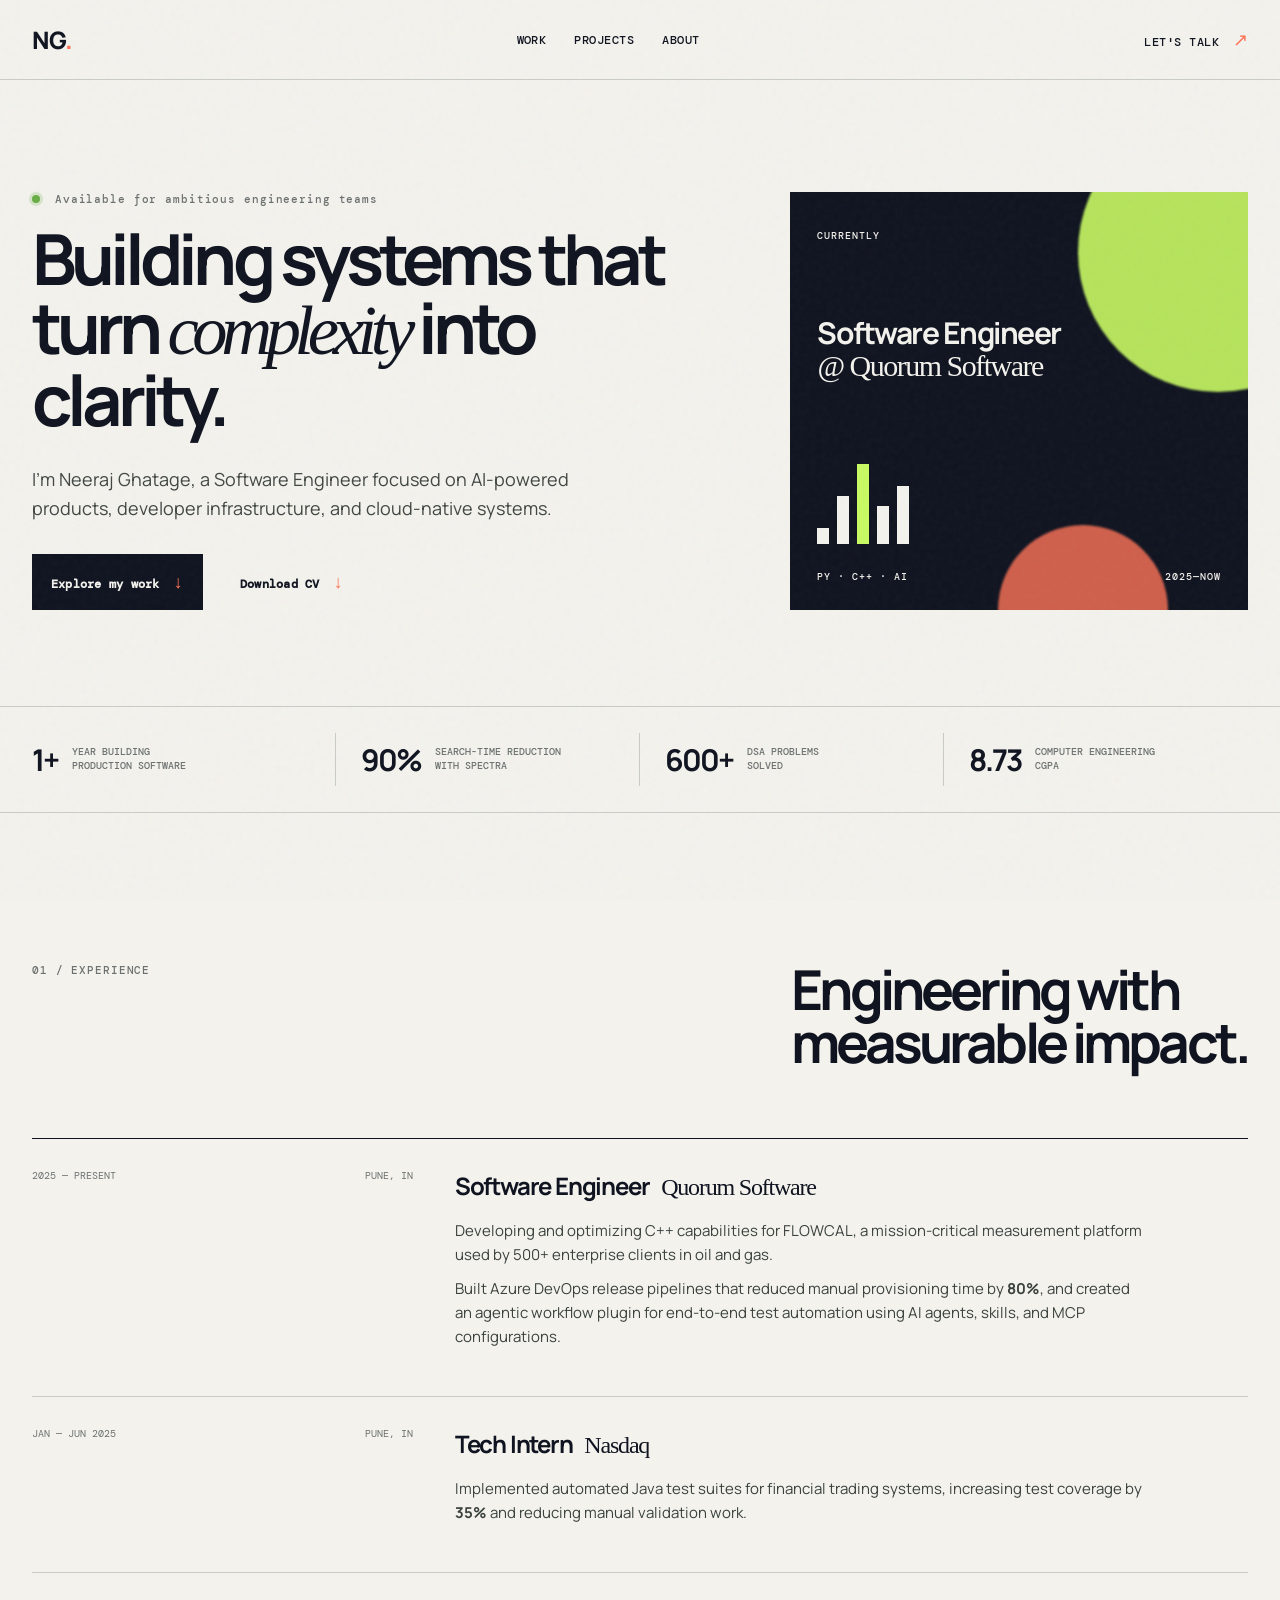
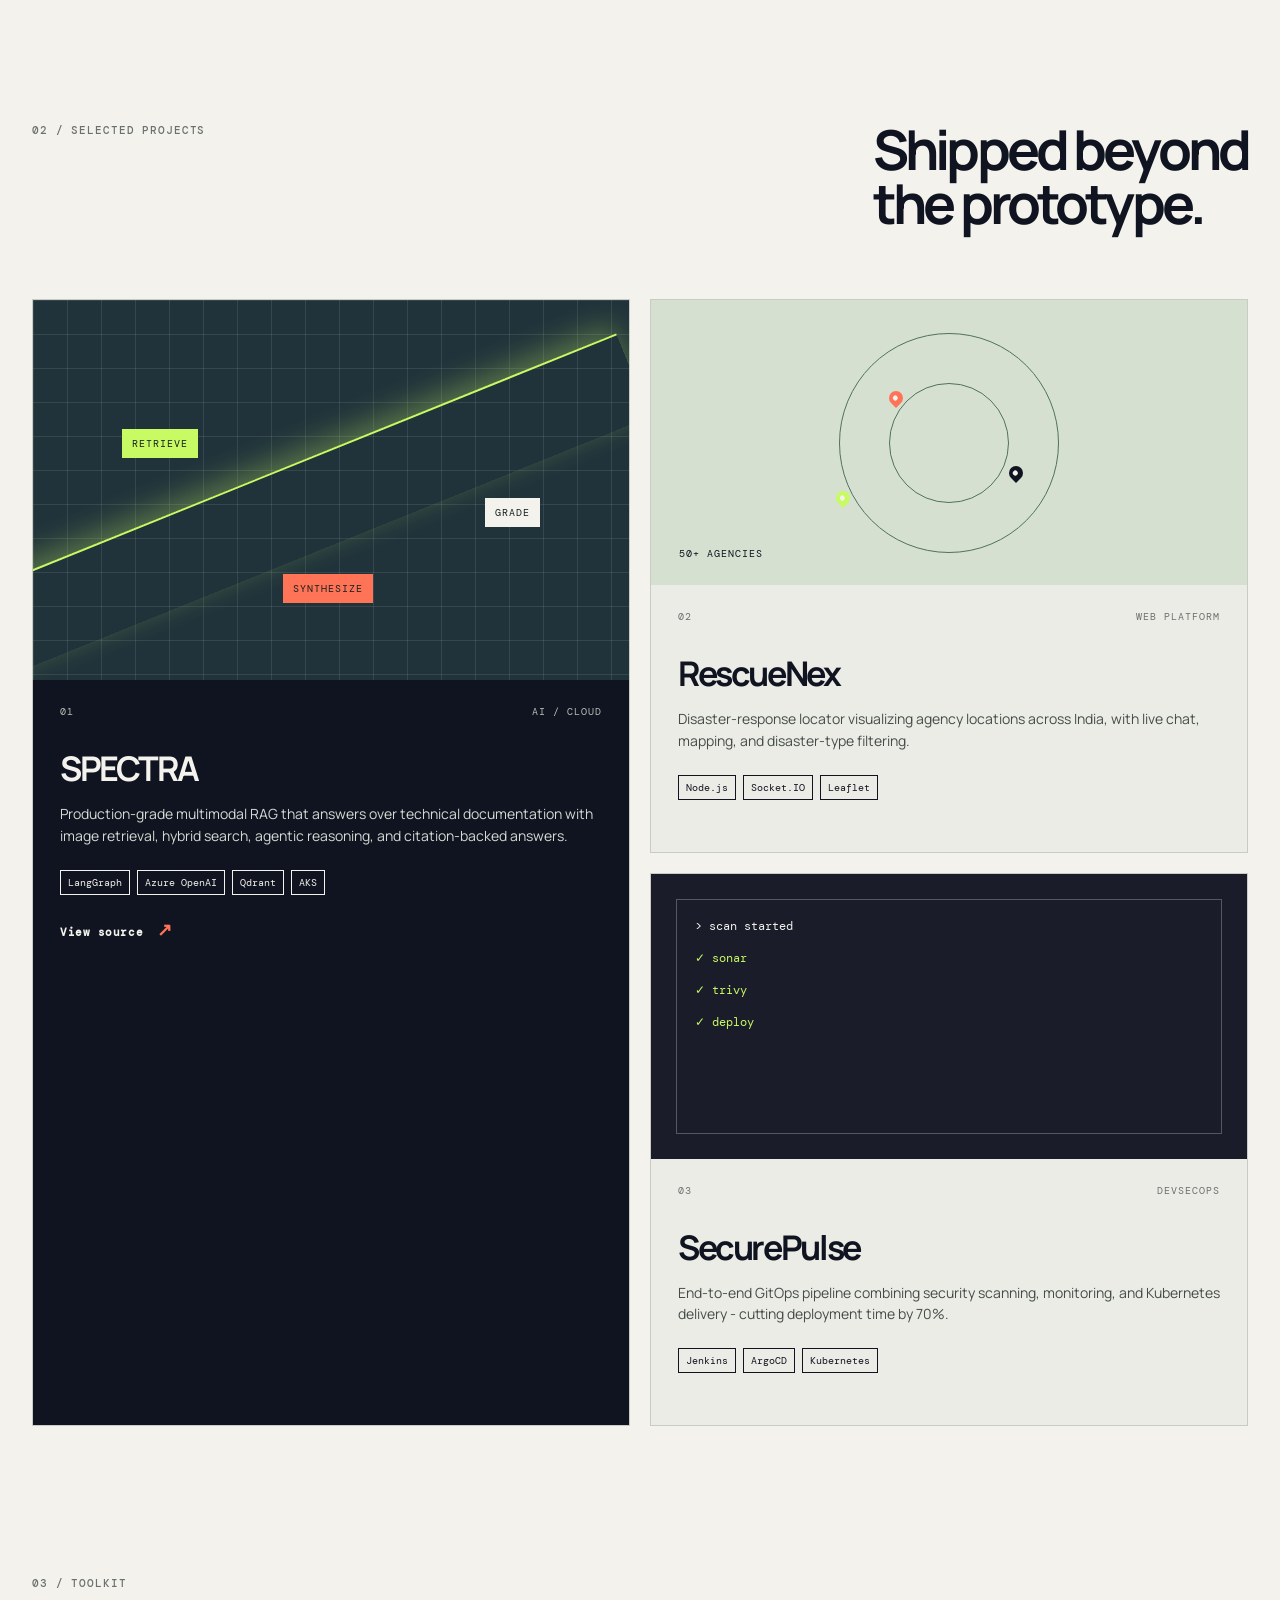
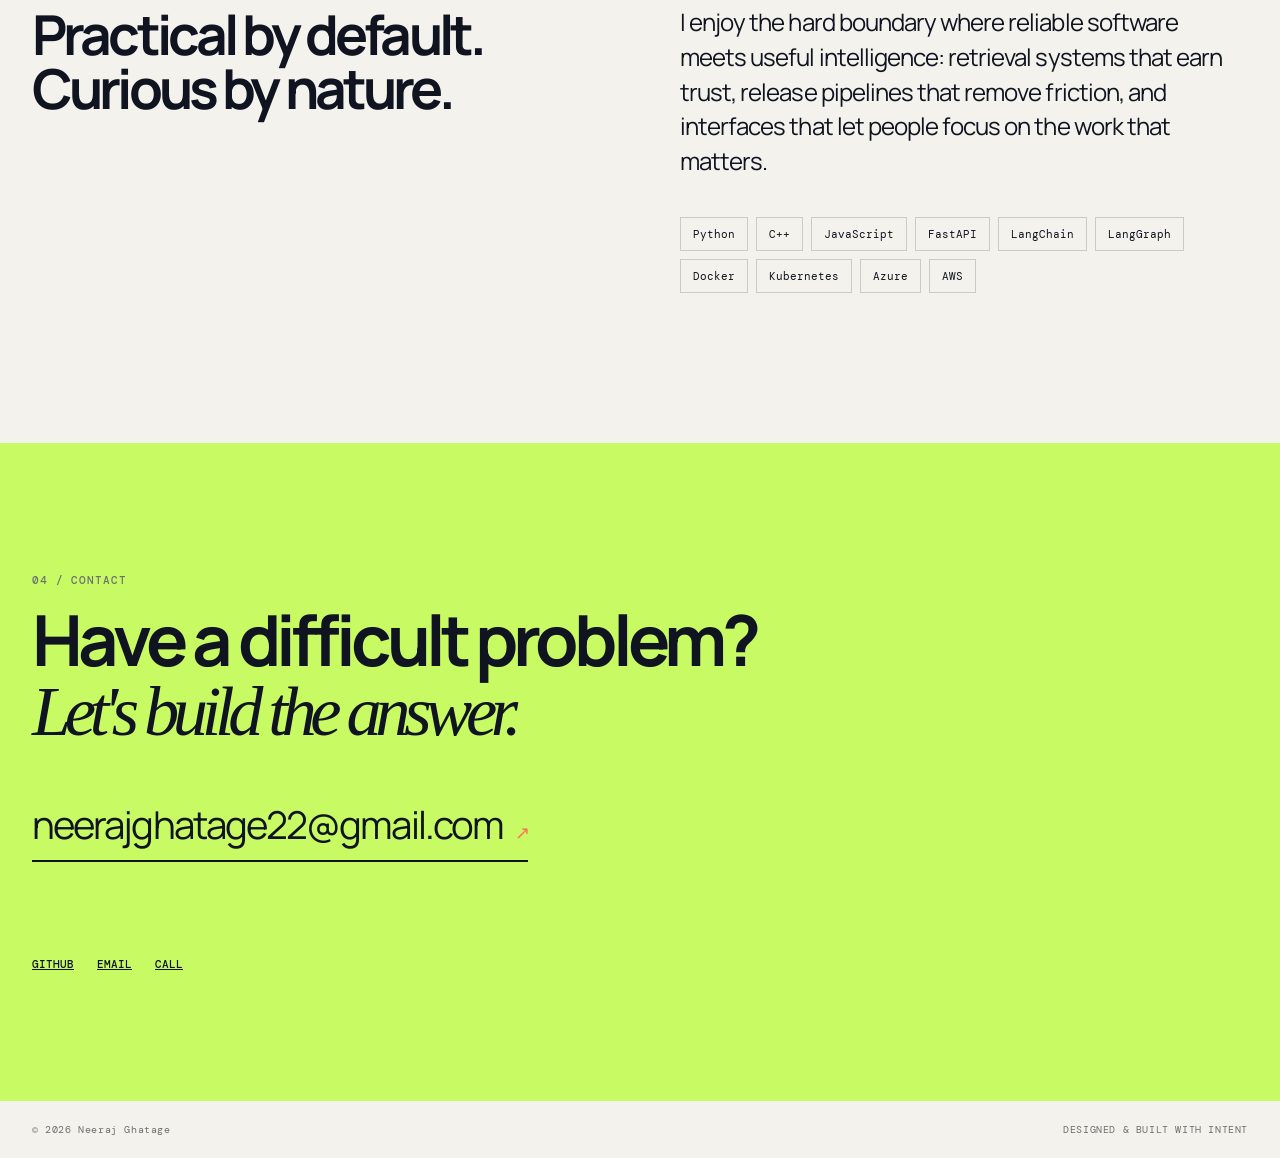
==== index.html @ 7af21f7e "Publish personal portfolio" ====
<!doctype html>
<html lang="en">
  <head>
    <meta charset="UTF-8" />
    <meta name="viewport" content="width=device-width, initial-scale=1.0" />
    <meta name="description" content="Portfolio of Neeraj Ghatage, Software Engineer building reliable AI systems and cloud-native products." />
    <title>Neeraj Ghatage | Software Engineer</title>
    <link rel="preconnect" href="https://fonts.googleapis.com" />
    <link rel="preconnect" href="https://fonts.gstatic.com" crossorigin />
    <link href="https://fonts.googleapis.com/css2?family=DM+Mono:wght@400;500&family=Manrope:wght@400;500;600;700;800&display=swap" rel="stylesheet" />
    <link rel="stylesheet" href="styles.css" />
  </head>
  <body>
    <div class="noise" aria-hidden="true"></div>
    <header class="site-header">
      <a class="brand" href="#home" aria-label="Neeraj Ghatage home">NG<span>.</span></a>
      <nav aria-label="Primary navigation">
        <a href="#work">Work</a>
        <a href="#projects">Projects</a>
        <a href="#about">About</a>
      </nav>
      <a class="header-contact" href="mailto:neerajghatage22@gmail.com">Let's talk <span>↗</span></a>
    </header>

    <main>
      <section id="home" class="hero section-wrap">
        <div class="hero-copy">
          <p class="eyebrow"><span class="status-dot"></span> Available for ambitious engineering teams</p>
          <h1>Building systems that turn <em>complexity</em> into clarity.</h1>
          <p class="hero-description">I'm Neeraj Ghatage, a Software Engineer focused on AI-powered products, developer infrastructure, and cloud-native systems.</p>
          <div class="hero-actions">
            <a class="button button-primary" href="#projects">Explore my work <span>↓</span></a>
            <a class="button button-quiet" href="Neeraj_Ghatage_CV.pdf" download>Download CV <span>↓</span></a>
          </div>
        </div>
        <div class="hero-panel" aria-label="Engineering focus areas">
          <div class="orb orb-one"></div><div class="orb orb-two"></div>
          <p class="panel-label">CURRENTLY</p>
          <p class="panel-company">Software Engineer<br /><span>@ Quorum Software</span></p>
          <div class="signal-lines"><span></span><span></span><span></span><span></span><span></span></div>
          <div class="panel-bottom"><span>PY · C++ · AI</span><span>2025—NOW</span></div>
        </div>
      </section>

      <section class="proof section-wrap" aria-label="Career highlights">
        <div><strong>1+</strong><span>year building<br />production software</span></div>
        <div><strong>90%</strong><span>search-time reduction<br />with SPECTRA</span></div>
        <div><strong>600+</strong><span>DSA problems<br />solved</span></div>
        <div><strong>8.73</strong><span>computer engineering<br />CGPA</span></div>
      </section>

      <section id="work" class="experience section-wrap">
        <div class="section-heading"><p class="eyebrow">01 / EXPERIENCE</p><h2>Engineering with<br />measurable impact.</h2></div>
        <div class="timeline">
          <article class="role">
            <div class="role-meta"><span>2025 — Present</span><span>Pune, IN</span></div>
            <div class="role-main"><h3>Software Engineer <span>Quorum Software</span></h3><p>Developing and optimizing C++ capabilities for FLOWCAL, a mission-critical measurement platform used by 500+ enterprise clients in oil and gas.</p><p>Built Azure DevOps release pipelines that reduced manual provisioning time by <b>80%</b>, and created an agentic workflow plugin for end-to-end test automation using AI agents, skills, and MCP configurations.</p></div>
          </article>
          <article class="role">
            <div class="role-meta"><span>Jan — Jun 2025</span><span>Pune, IN</span></div>
            <div class="role-main"><h3>Tech Intern <span>Nasdaq</span></h3><p>Implemented automated Java test suites for financial trading systems, increasing test coverage by <b>35%</b> and reducing manual validation work.</p></div>
          </article>
        </div>
      </section>

      <section id="projects" class="projects section-wrap">
        <div class="section-heading"><p class="eyebrow">02 / SELECTED PROJECTS</p><h2>Shipped beyond<br />the prototype.</h2></div>
        <div class="project-grid">
          <article class="project project-featured">
            <div class="project-visual spectra"><div class="spectra-grid"></div><div class="spectra-card c1">RETRIEVE</div><div class="spectra-card c2">GRADE</div><div class="spectra-card c3">SYNTHESIZE</div><div class="spectra-line"></div></div>
            <div class="project-body"><div class="project-top"><span class="project-number">01</span><span class="project-type">AI / CLOUD</span></div><h3>SPECTRA</h3><p>Production-grade multimodal RAG that answers over technical documentation with image retrieval, hybrid search, agentic reasoning, and citation-backed answers.</p><ul class="tags"><li>LangGraph</li><li>Azure OpenAI</li><li>Qdrant</li><li>AKS</li></ul><a class="project-link" href="https://github.com/neerajghatage/MultiModal-RAG" target="_blank" rel="noreferrer">View source <span>↗</span></a></div>
          </article>
          <article class="project">
            <div class="project-visual rescue"><div class="map-ring r1"></div><div class="map-ring r2"></div><i class="pin p1"></i><i class="pin p2"></i><i class="pin p3"></i><span>50+ AGENCIES</span></div>
            <div class="project-body"><div class="project-top"><span class="project-number">02</span><span class="project-type">WEB PLATFORM</span></div><h3>RescueNex</h3><p>Disaster-response locator visualizing agency locations across India, with live chat, mapping, and disaster-type filtering.</p><ul class="tags"><li>Node.js</li><li>Socket.IO</li><li>Leaflet</li></ul></div>
          </article>
          <article class="project">
            <div class="project-visual secure"><div class="terminal"><span>&gt; scan started</span><span>✓ sonar</span><span>✓ trivy</span><span>✓ deploy</span></div></div>
            <div class="project-body"><div class="project-top"><span class="project-number">03</span><span class="project-type">DEVSECOPS</span></div><h3>SecurePulse</h3><p>End-to-end GitOps pipeline combining security scanning, monitoring, and Kubernetes delivery - cutting deployment time by 70%.</p><ul class="tags"><li>Jenkins</li><li>ArgoCD</li><li>Kubernetes</li></ul></div>
          </article>
        </div>
      </section>

      <section id="about" class="about section-wrap">
        <div class="section-heading"><p class="eyebrow">03 / TOOLKIT</p><h2>Practical by default.<br />Curious by nature.</h2></div>
        <div class="about-content"><p>I enjoy the hard boundary where reliable software meets useful intelligence: retrieval systems that earn trust, release pipelines that remove friction, and interfaces that let people focus on the work that matters.</p><div class="skill-list"><span>Python</span><span>C++</span><span>JavaScript</span><span>FastAPI</span><span>LangChain</span><span>LangGraph</span><span>Docker</span><span>Kubernetes</span><span>Azure</span><span>AWS</span></div></div>
      </section>

      <section class="contact section-wrap"><p class="eyebrow">04 / CONTACT</p><h2>Have a difficult problem?<br /><em>Let's build the answer.</em></h2><a class="contact-email" href="mailto:neerajghatage22@gmail.com">neerajghatage22@gmail.com <span>↗</span></a><div class="socials"><a href="https://github.com/neerajghatage" target="_blank" rel="noreferrer">GitHub</a><a href="mailto:neerajghatage22@gmail.com">Email</a><a href="tel:+917517878889">Call</a></div></section>
    </main>
    <footer><span>© <span id="year"></span> Neeraj Ghatage</span><span>DESIGNED & BUILT WITH INTENT</span></footer>
    <script src="script.js"></script>
  </body>
</html>
---- styles.css ----
:root{--ink:#101420;--paper:#f3f2ed;--lime:#c8fa63;--coral:#ff7357;--muted:#6c716f;--line:#c9ccc5;--mono:"DM Mono",monospace;--sans:"Manrope",sans-serif}*{box-sizing:border-box}html{scroll-behavior:smooth}body{margin:0;background:var(--paper);color:var(--ink);font-family:var(--sans);font-size:16px}.noise{pointer-events:none;position:fixed;inset:0;opacity:.055;z-index:5;background-image:url("data:image/svg+xml,%3Csvg viewBox='0 0 180 180' xmlns='http://www.w3.org/2000/svg'%3E%3Cfilter id='n'%3E%3CfeTurbulence type='fractalNoise' baseFrequency='.9' numOctaves='3' stitchTiles='stitch'/%3E%3C/filter%3E%3Crect width='100%25' height='100%25' filter='url(%23n)' opacity='.6'/%3E%3C/svg%3E")}.site-header{height:80px;max-width:1320px;margin:auto;padding:0 32px;display:flex;align-items:center;justify-content:space-between;border-bottom:1px solid var(--line)}.brand{font-weight:800;font-size:24px;color:var(--ink);text-decoration:none;letter-spacing:-1px}.brand span{color:var(--coral)}nav{display:flex;gap:28px}a{color:inherit}nav a,.header-contact{font:500 12px var(--mono);text-decoration:none;text-transform:uppercase;letter-spacing:.04em}.header-contact span,.button span,.project-link span,.contact-email span{color:var(--coral);font-size:18px;margin-left:6px}.section-wrap{max-width:1320px;margin:auto;padding-left:32px;padding-right:32px}.hero{display:grid;grid-template-columns:1.2fr .8fr;gap:72px;padding-top:112px;padding-bottom:96px}.eyebrow{font:500 11px var(--mono);letter-spacing:.08em;color:var(--muted);margin:0 0 18px}.status-dot{display:inline-block;width:8px;height:8px;border-radius:50%;background:#68ae47;margin-right:7px;box-shadow:0 0 0 3px #68ae4735}.hero h1,.section-heading h2,.contact h2{font-size:clamp(44px,5.5vw,79px);line-height:.98;letter-spacing:-.07em;margin:0;max-width:800px}.hero h1 em,.contact h2 em{font-family:Georgia,serif;font-weight:400;letter-spacing:-.09em}.hero-description{max-width:550px;font-size:18px;line-height:1.6;color:#404642;margin:31px 0}.hero-actions{display:flex;align-items:center;gap:18px}.button{font:600 12px var(--mono);text-decoration:none;letter-spacing:.02em;padding:15px 18px;border:1px solid var(--ink)}.button-primary{background:var(--ink);color:var(--paper)}.button-quiet{border-color:transparent}.hero-panel{min-height:370px;background:var(--ink);position:relative;overflow:hidden;padding:27px;color:var(--paper);display:flex;flex-direction:column}.orb{position:absolute;border-radius:50%;filter:blur(1px)}.orb-one{width:280px;height:280px;background:var(--lime);right:-110px;top:-80px;opacity:.9}.orb-two{width:170px;height:170px;background:var(--coral);right:80px;bottom:-85px;opacity:.8}.panel-label,.panel-bottom{position:relative;font:500 10px var(--mono);letter-spacing:.1em}.panel-company{position:relative;margin:65px 0 0;font-weight:700;font-size:30px;line-height:1.08;letter-spacing:-.05em}.panel-company span{font-family:Georgia,serif;font-weight:400}.signal-lines{position:relative;margin:auto 0 26px;display:flex;align-items:end;gap:8px;height:80px}.signal-lines span{width:12px;background:var(--paper);display:block}.signal-lines span:nth-child(1){height:20%}.signal-lines span:nth-child(2){height:60%}.signal-lines span:nth-child(3){height:100%;background:var(--lime)}.signal-lines span:nth-child(4){height:47%}.signal-lines span:nth-child(5){height:72%}.panel-bottom{display:flex;justify-content:space-between}.proof{border-top:1px solid var(--line);border-bottom:1px solid var(--line);display:grid;grid-template-columns:repeat(4,1fr);padding-top:26px;padding-bottom:26px}.proof div{display:flex;align-items:center;gap:14px;border-right:1px solid var(--line);padding:6px 25px}.proof div:first-child{padding-left:0}.proof div:last-child{border:0}.proof strong{font-size:30px;letter-spacing:-.07em}.proof span{font:500 10px/1.4 var(--mono);color:var(--muted);text-transform:uppercase}.experience,.projects,.about{padding-top:150px}.section-heading{display:flex;justify-content:space-between;align-items:flex-start;margin-bottom:68px}.section-heading h2{font-size:clamp(38px,4.3vw,62px);max-width:720px}.timeline{border-top:1px solid var(--ink)}.role{display:grid;grid-template-columns:.48fr 1fr;gap:42px;border-bottom:1px solid var(--line);padding:30px 0 37px}.role-meta{display:flex;justify-content:space-between;font:10px var(--mono);color:var(--muted);text-transform:uppercase}.role-main h3{font-size:24px;letter-spacing:-.05em;margin:0 0 17px}.role-main h3 span{font-family:Georgia,serif;font-weight:400;margin-left:8px}.role-main p{font-size:15px;line-height:1.6;max-width:690px;margin:0 0 10px;color:#3b423e}.project-grid{display:grid;grid-template-columns:1fr 1fr;gap:20px}.project{border:1px solid var(--line);background:#ebece6}.project-featured{grid-row:span 2;background:var(--ink);color:var(--paper)}.project-visual{height:285px;position:relative;overflow:hidden}.project-featured .project-visual{height:380px}.spectra{background:#20333b}.spectra-grid{position:absolute;inset:0;background-image:linear-gradient(#ffffff18 1px,transparent 1px),linear-gradient(90deg,#ffffff18 1px,transparent 1px);background-size:34px 34px}.spectra-card{position:absolute;padding:8px 10px;font:10px var(--mono);letter-spacing:.1em;color:#17211e;background:var(--lime)}.c1{left:15%;top:34%}.c2{right:15%;top:52%;background:var(--paper)}.c3{left:42%;top:72%;background:var(--coral)}.spectra-line{position:absolute;width:120%;height:90px;border-top:2px solid var(--lime);transform:rotate(-22deg);left:-15%;top:43%;box-shadow:0 -10px 30px #c8fa6355}.rescue{background:#d5e0d1}.map-ring{position:absolute;border:1px solid #50725e;border-radius:50%;left:50%;top:50%;transform:translate(-50%,-50%)}.r1{width:220px;height:220px}.r2{width:120px;height:120px}.pin{position:absolute;width:14px;height:14px;border-radius:50% 50% 50% 0;background:var(--coral);transform:rotate(-45deg)}.pin:after{content:"";position:absolute;width:5px;height:5px;border-radius:50%;background:var(--paper);top:4px;left:4px}.p1{top:32%;left:40%}.p2{top:58%;left:60%;background:var(--ink)}.p3{top:67%;left:31%;background:var(--lime)}.rescue span{position:absolute;bottom:25px;left:28px;font:10px var(--mono);letter-spacing:.1em}.secure{background:#1a1c2a;padding:25px}.terminal{height:100%;border:1px solid #ffffff42;padding:18px;display:flex;flex-direction:column;gap:16px;font:12px var(--mono);color:var(--lime)}.terminal span:first-child{color:var(--paper)}.project-body{padding:25px 27px 29px}.project-top{display:flex;justify-content:space-between;font:10px var(--mono);letter-spacing:.1em;color:var(--muted)}.project-featured .project-top{color:#b7beb8}.project h3{font-size:34px;letter-spacing:-.07em;margin:27px 0 12px}.project p{line-height:1.55;margin:0;color:#454c48;font-size:14px}.project-featured p{color:#d4dad4}.tags{list-style:none;padding:0;display:flex;flex-wrap:wrap;gap:7px;margin:23px 0}.tags li{font:10px var(--mono);border:1px solid currentColor;padding:5px 7px}.project-link{font:600 11px var(--mono);letter-spacing:.05em;text-decoration:none}.about{display:grid;grid-template-columns:1fr 1fr;gap:80px;padding-bottom:150px}.about .section-heading{display:block;margin:0}.about-content>p{font-size:24px;line-height:1.45;letter-spacing:-.04em;margin:29px 0 38px}.skill-list{display:flex;flex-wrap:wrap;gap:8px}.skill-list span{font:11px var(--mono);border:1px solid var(--line);padding:9px 12px}.contact{background:var(--lime);max-width:none;padding:130px max(32px,calc((100vw - 1256px)/2));}.contact h2{max-width:980px}.contact-email{display:inline-block;font-size:clamp(22px,3vw,42px);letter-spacing:-.05em;text-decoration:none;margin-top:52px;padding-bottom:9px;border-bottom:2px solid var(--ink)}.socials{display:flex;gap:23px;margin-top:95px}.socials a{font:500 11px var(--mono);text-transform:uppercase}footer{display:flex;justify-content:space-between;padding:22px 32px;max-width:1320px;margin:auto;font:10px var(--mono);letter-spacing:.06em;color:var(--muted)}@media(max-width:760px){.site-header{padding:0 20px;height:67px}.site-header nav{display:none}.section-wrap{padding-left:20px;padding-right:20px}.hero{grid-template-columns:1fr;gap:40px;padding-top:65px;padding-bottom:60px}.hero-panel{min-height:290px}.proof{grid-template-columns:1fr 1fr}.proof div{padding:15px 8px;border-bottom:1px solid var(--line)}.proof div:nth-child(2){border-right:0}.proof div:nth-child(3),.proof div:nth-child(4){border-bottom:0}.experience,.projects,.about{padding-top:85px}.section-heading{display:block;margin-bottom:42px}.section-heading h2{margin-top:18px}.role{grid-template-columns:1fr;gap:22px}.project-grid{grid-template-columns:1fr}.project-featured{grid-row:auto}.project-featured .project-visual{height:300px}.about{grid-template-columns:1fr;gap:15px;padding-bottom:85px}.contact{padding:80px 20px}.socials{margin-top:60px}footer{padding:20px;gap:20px;font-size:8px}.header-contact{font-size:10px}}
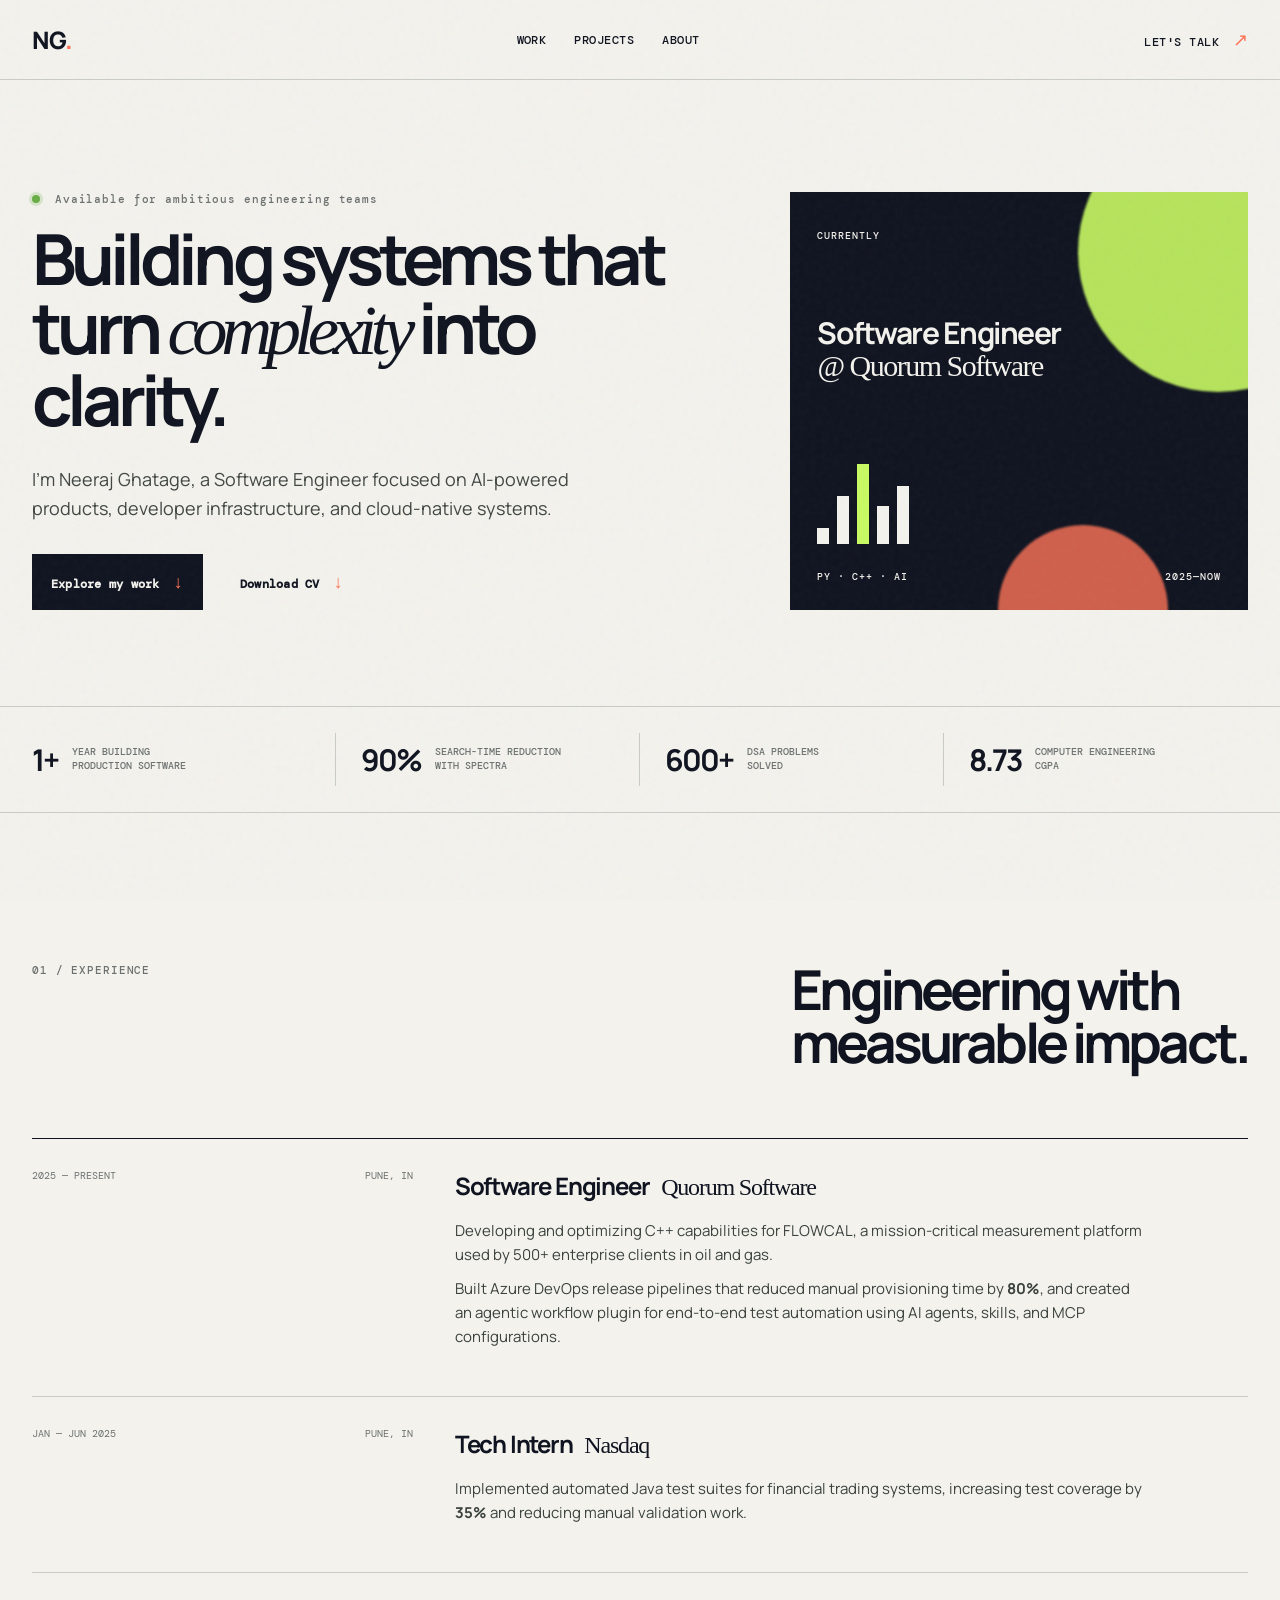
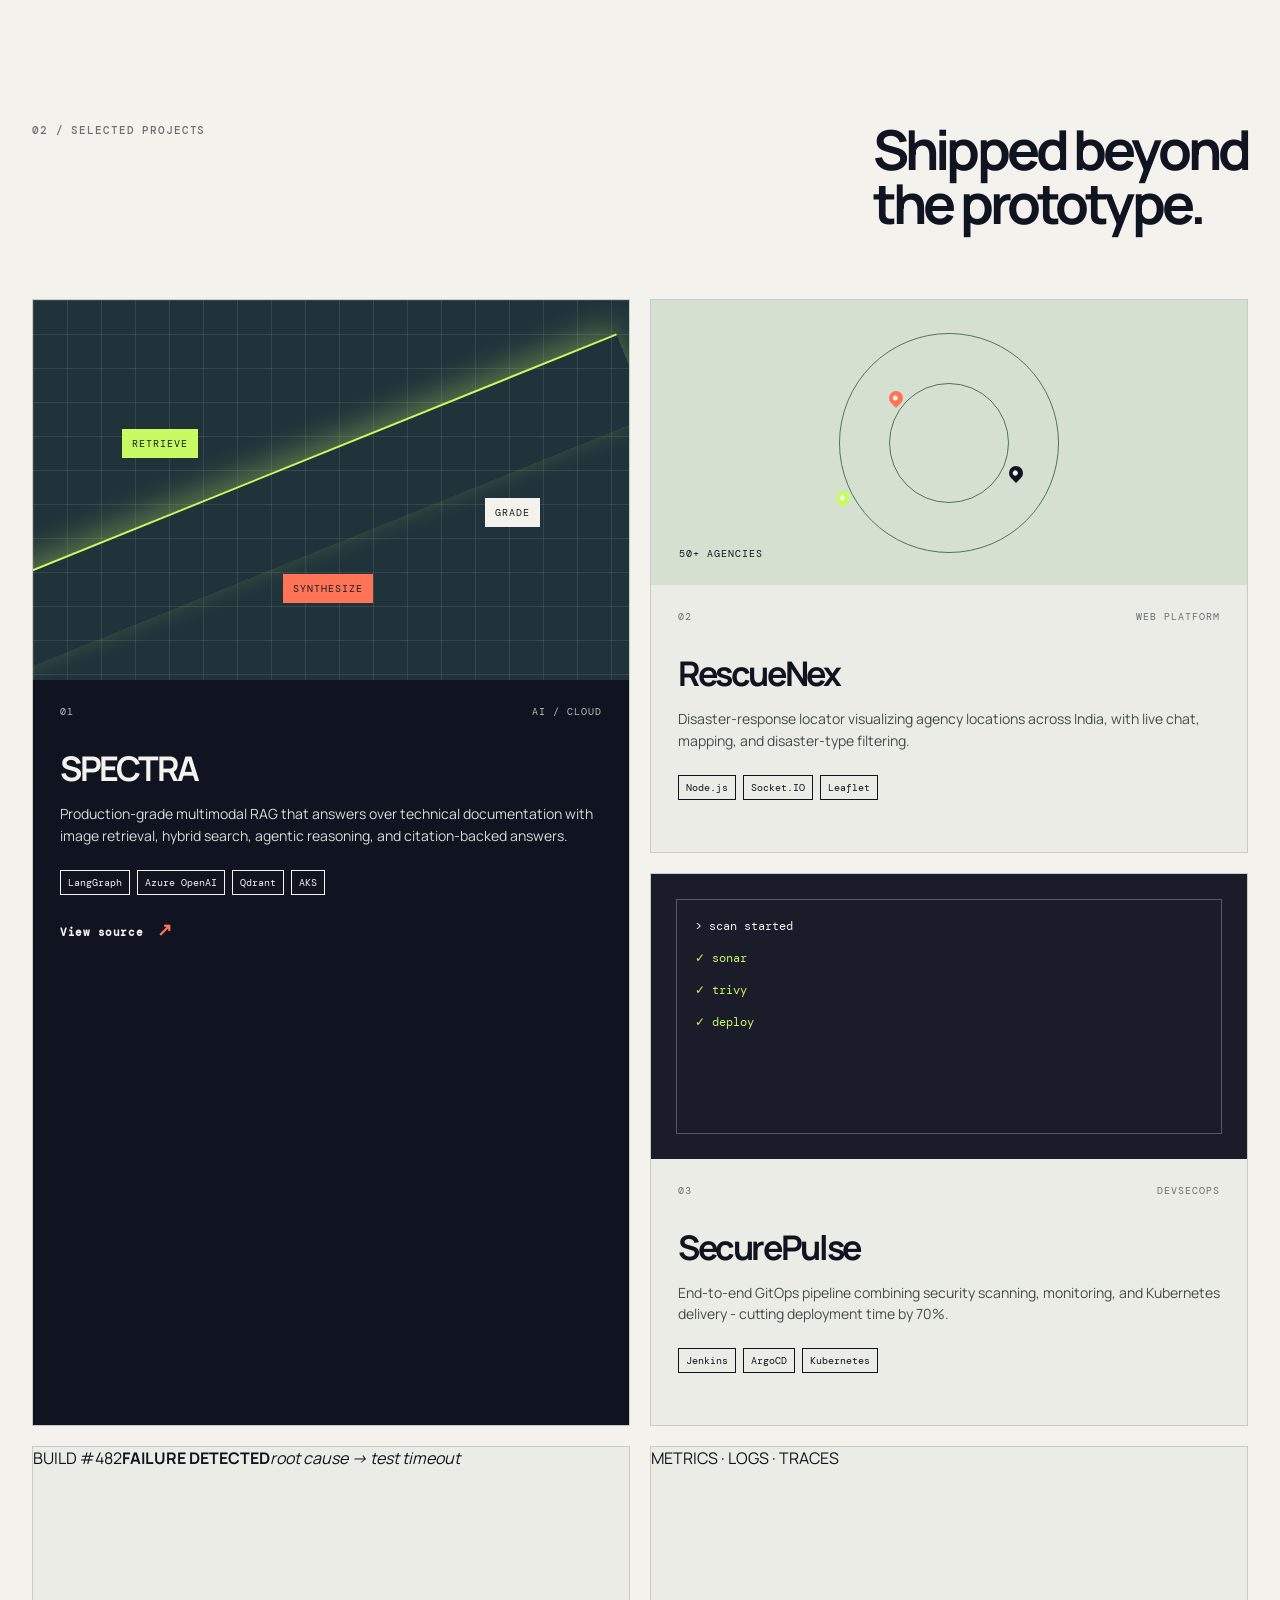
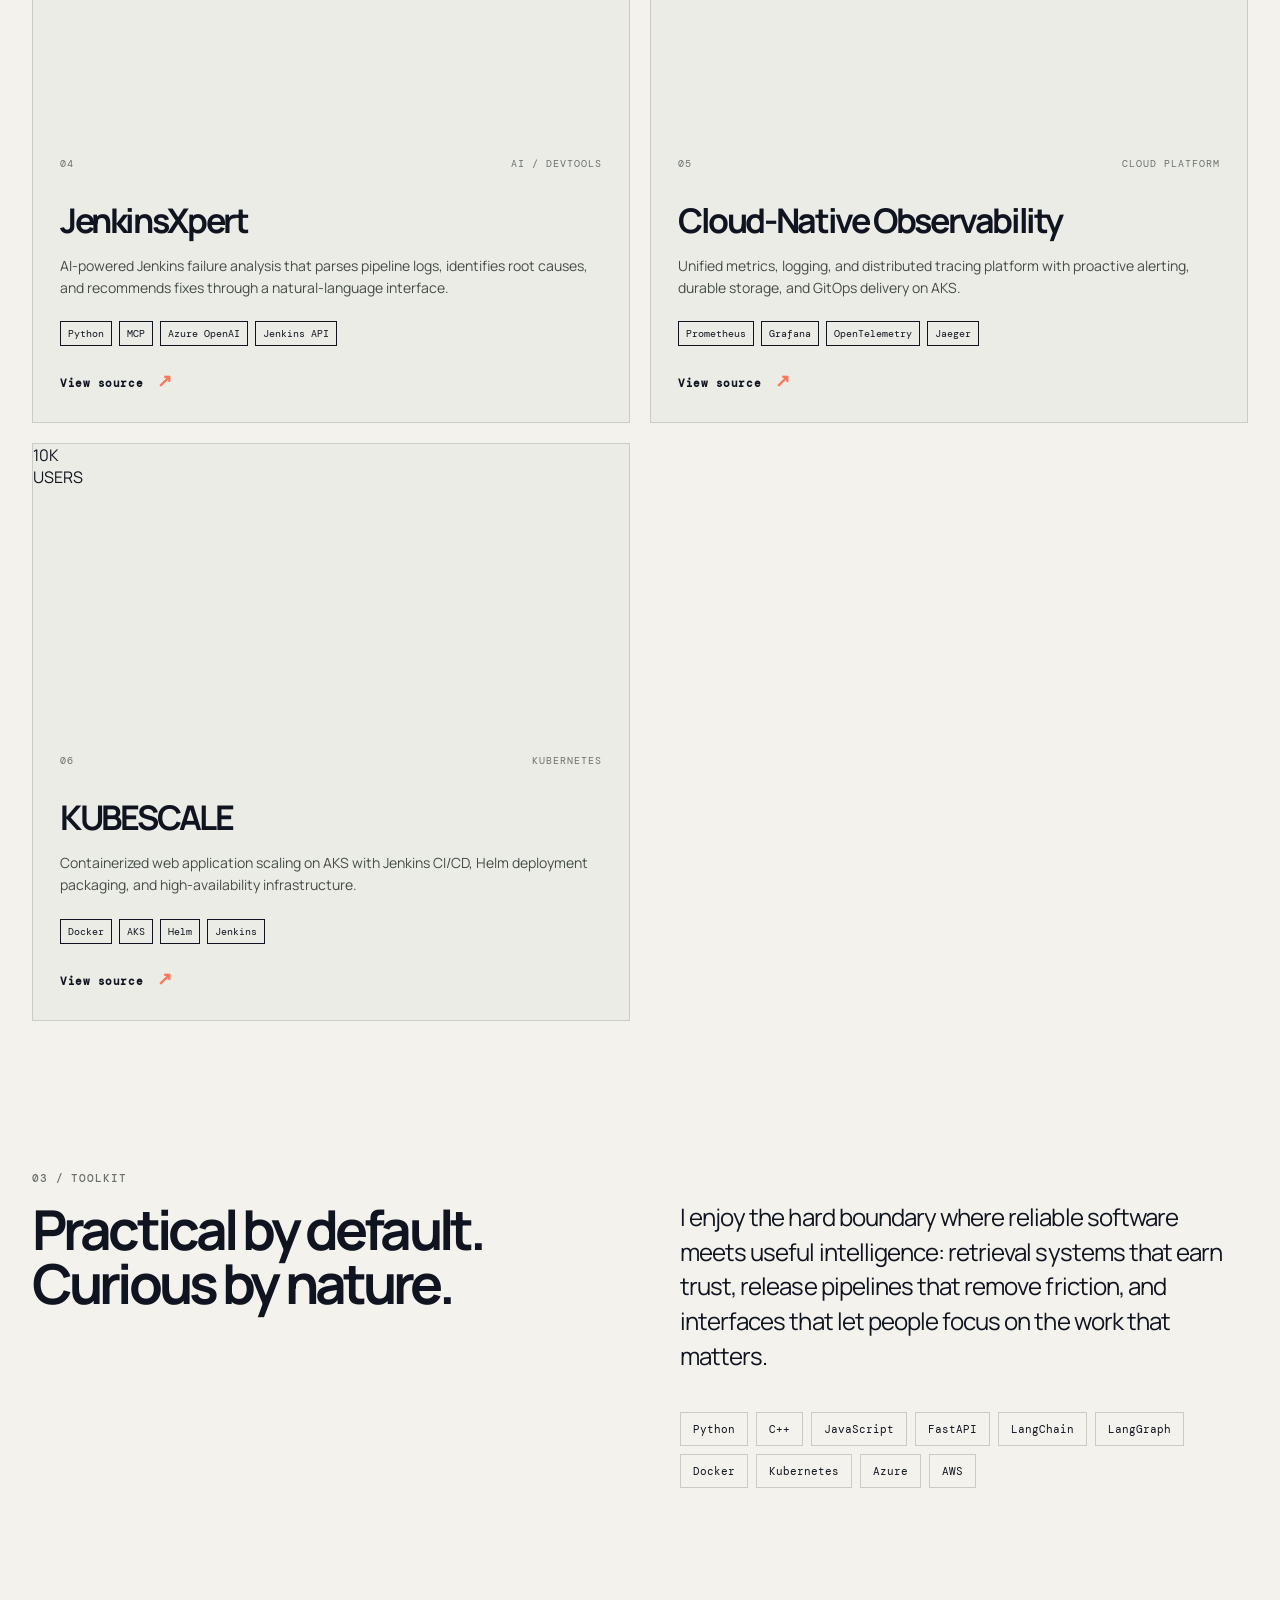
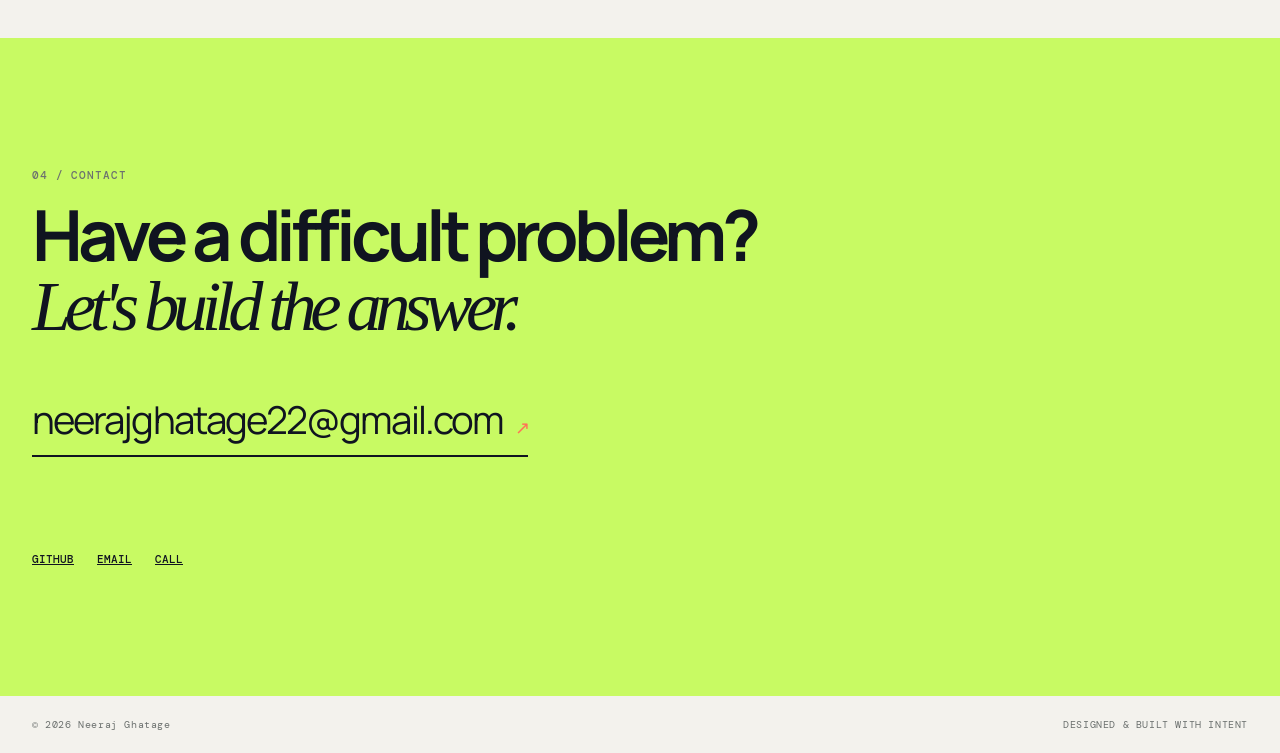
==== commit 61916dbb: "Add Jenkins, observability, and KUBESCALE projects" ====
--- a/index.html
+++ b/index.html
@@ -1,94 +1,98 @@
-<!doctype html>
-<html lang="en">
-  <head>
-    <meta charset="UTF-8" />
-    <meta name="viewport" content="width=device-width, initial-scale=1.0" />
-    <meta name="description" content="Portfolio of Neeraj Ghatage, Software Engineer building reliable AI systems and cloud-native products." />
-    <title>Neeraj Ghatage | Software Engineer</title>
-    <link rel="preconnect" href="https://fonts.googleapis.com" />
-    <link rel="preconnect" href="https://fonts.gstatic.com" crossorigin />
-    <link href="https://fonts.googleapis.com/css2?family=DM+Mono:wght@400;500&family=Manrope:wght@400;500;600;700;800&display=swap" rel="stylesheet" />
+<!doctype html>
+<html lang="en">
+  <head>
+    <meta charset="UTF-8" />
+    <meta name="viewport" content="width=device-width, initial-scale=1.0" />
+    <meta name="description" content="Portfolio of Neeraj Ghatage, Software Engineer building reliable AI systems and cloud-native products." />
+    <title>Neeraj Ghatage | Software Engineer</title>
+    <link rel="preconnect" href="https://fonts.googleapis.com" />
+    <link rel="preconnect" href="https://fonts.gstatic.com" crossorigin />
+    <link href="https://fonts.googleapis.com/css2?family=DM+Mono:wght@400;500&family=Manrope:wght@400;500;600;700;800&display=swap" rel="stylesheet" />
     <link rel="stylesheet" href="styles.css" />
-  </head>
-  <body>
-    <div class="noise" aria-hidden="true"></div>
-    <header class="site-header">
-      <a class="brand" href="#home" aria-label="Neeraj Ghatage home">NG<span>.</span></a>
-      <nav aria-label="Primary navigation">
-        <a href="#work">Work</a>
-        <a href="#projects">Projects</a>
-        <a href="#about">About</a>
-      </nav>
-      <a class="header-contact" href="mailto:neerajghatage22@gmail.com">Let's talk <span>↗</span></a>
-    </header>
-
-    <main>
-      <section id="home" class="hero section-wrap">
-        <div class="hero-copy">
-          <p class="eyebrow"><span class="status-dot"></span> Available for ambitious engineering teams</p>
-          <h1>Building systems that turn <em>complexity</em> into clarity.</h1>
-          <p class="hero-description">I'm Neeraj Ghatage, a Software Engineer focused on AI-powered products, developer infrastructure, and cloud-native systems.</p>
-          <div class="hero-actions">
-            <a class="button button-primary" href="#projects">Explore my work <span>↓</span></a>
-            <a class="button button-quiet" href="Neeraj_Ghatage_CV.pdf" download>Download CV <span>↓</span></a>
-          </div>
-        </div>
-        <div class="hero-panel" aria-label="Engineering focus areas">
-          <div class="orb orb-one"></div><div class="orb orb-two"></div>
-          <p class="panel-label">CURRENTLY</p>
-          <p class="panel-company">Software Engineer<br /><span>@ Quorum Software</span></p>
-          <div class="signal-lines"><span></span><span></span><span></span><span></span><span></span></div>
-          <div class="panel-bottom"><span>PY · C++ · AI</span><span>2025—NOW</span></div>
-        </div>
-      </section>
-
-      <section class="proof section-wrap" aria-label="Career highlights">
-        <div><strong>1+</strong><span>year building<br />production software</span></div>
-        <div><strong>90%</strong><span>search-time reduction<br />with SPECTRA</span></div>
-        <div><strong>600+</strong><span>DSA problems<br />solved</span></div>
-        <div><strong>8.73</strong><span>computer engineering<br />CGPA</span></div>
-      </section>
-
-      <section id="work" class="experience section-wrap">
-        <div class="section-heading"><p class="eyebrow">01 / EXPERIENCE</p><h2>Engineering with<br />measurable impact.</h2></div>
-        <div class="timeline">
-          <article class="role">
-            <div class="role-meta"><span>2025 — Present</span><span>Pune, IN</span></div>
-            <div class="role-main"><h3>Software Engineer <span>Quorum Software</span></h3><p>Developing and optimizing C++ capabilities for FLOWCAL, a mission-critical measurement platform used by 500+ enterprise clients in oil and gas.</p><p>Built Azure DevOps release pipelines that reduced manual provisioning time by <b>80%</b>, and created an agentic workflow plugin for end-to-end test automation using AI agents, skills, and MCP configurations.</p></div>
-          </article>
-          <article class="role">
-            <div class="role-meta"><span>Jan — Jun 2025</span><span>Pune, IN</span></div>
-            <div class="role-main"><h3>Tech Intern <span>Nasdaq</span></h3><p>Implemented automated Java test suites for financial trading systems, increasing test coverage by <b>35%</b> and reducing manual validation work.</p></div>
-          </article>
-        </div>
-      </section>
-
-      <section id="projects" class="projects section-wrap">
-        <div class="section-heading"><p class="eyebrow">02 / SELECTED PROJECTS</p><h2>Shipped beyond<br />the prototype.</h2></div>
-        <div class="project-grid">
-          <article class="project project-featured">
-            <div class="project-visual spectra"><div class="spectra-grid"></div><div class="spectra-card c1">RETRIEVE</div><div class="spectra-card c2">GRADE</div><div class="spectra-card c3">SYNTHESIZE</div><div class="spectra-line"></div></div>
-            <div class="project-body"><div class="project-top"><span class="project-number">01</span><span class="project-type">AI / CLOUD</span></div><h3>SPECTRA</h3><p>Production-grade multimodal RAG that answers over technical documentation with image retrieval, hybrid search, agentic reasoning, and citation-backed answers.</p><ul class="tags"><li>LangGraph</li><li>Azure OpenAI</li><li>Qdrant</li><li>AKS</li></ul><a class="project-link" href="https://github.com/neerajghatage/MultiModal-RAG" target="_blank" rel="noreferrer">View source <span>↗</span></a></div>
-          </article>
-          <article class="project">
-            <div class="project-visual rescue"><div class="map-ring r1"></div><div class="map-ring r2"></div><i class="pin p1"></i><i class="pin p2"></i><i class="pin p3"></i><span>50+ AGENCIES</span></div>
-            <div class="project-body"><div class="project-top"><span class="project-number">02</span><span class="project-type">WEB PLATFORM</span></div><h3>RescueNex</h3><p>Disaster-response locator visualizing agency locations across India, with live chat, mapping, and disaster-type filtering.</p><ul class="tags"><li>Node.js</li><li>Socket.IO</li><li>Leaflet</li></ul></div>
-          </article>
+    <link rel="stylesheet" href="projects.css" />
+  </head>
+  <body>
+    <div class="noise" aria-hidden="true"></div>
+    <header class="site-header">
+      <a class="brand" href="#home" aria-label="Neeraj Ghatage home">NG<span>.</span></a>
+      <nav aria-label="Primary navigation">
+        <a href="#work">Work</a>
+        <a href="#projects">Projects</a>
+        <a href="#about">About</a>
+      </nav>
+      <a class="header-contact" href="mailto:neerajghatage22@gmail.com">Let's talk <span>↗</span></a>
+    </header>
+
+    <main>
+      <section id="home" class="hero section-wrap">
+        <div class="hero-copy">
+          <p class="eyebrow"><span class="status-dot"></span> Available for ambitious engineering teams</p>
+          <h1>Building systems that turn <em>complexity</em> into clarity.</h1>
+          <p class="hero-description">I'm Neeraj Ghatage, a Software Engineer focused on AI-powered products, developer infrastructure, and cloud-native systems.</p>
+          <div class="hero-actions">
+            <a class="button button-primary" href="#projects">Explore my work <span>↓</span></a>
+            <a class="button button-quiet" href="Neeraj_Ghatage_CV.pdf" download>Download CV <span>↓</span></a>
+          </div>
+        </div>
+        <div class="hero-panel" aria-label="Engineering focus areas">
+          <div class="orb orb-one"></div><div class="orb orb-two"></div>
+          <p class="panel-label">CURRENTLY</p>
+          <p class="panel-company">Software Engineer<br /><span>@ Quorum Software</span></p>
+          <div class="signal-lines"><span></span><span></span><span></span><span></span><span></span></div>
+          <div class="panel-bottom"><span>PY · C++ · AI</span><span>2025—NOW</span></div>
+        </div>
+      </section>
+
+      <section class="proof section-wrap" aria-label="Career highlights">
+        <div><strong>1+</strong><span>year building<br />production software</span></div>
+        <div><strong>90%</strong><span>search-time reduction<br />with SPECTRA</span></div>
+        <div><strong>600+</strong><span>DSA problems<br />solved</span></div>
+        <div><strong>8.73</strong><span>computer engineering<br />CGPA</span></div>
+      </section>
+
+      <section id="work" class="experience section-wrap">
+        <div class="section-heading"><p class="eyebrow">01 / EXPERIENCE</p><h2>Engineering with<br />measurable impact.</h2></div>
+        <div class="timeline">
+          <article class="role">
+            <div class="role-meta"><span>2025 — Present</span><span>Pune, IN</span></div>
+            <div class="role-main"><h3>Software Engineer <span>Quorum Software</span></h3><p>Developing and optimizing C++ capabilities for FLOWCAL, a mission-critical measurement platform used by 500+ enterprise clients in oil and gas.</p><p>Built Azure DevOps release pipelines that reduced manual provisioning time by <b>80%</b>, and created an agentic workflow plugin for end-to-end test automation using AI agents, skills, and MCP configurations.</p></div>
+          </article>
+          <article class="role">
+            <div class="role-meta"><span>Jan — Jun 2025</span><span>Pune, IN</span></div>
+            <div class="role-main"><h3>Tech Intern <span>Nasdaq</span></h3><p>Implemented automated Java test suites for financial trading systems, increasing test coverage by <b>35%</b> and reducing manual validation work.</p></div>
+          </article>
+        </div>
+      </section>
+
+      <section id="projects" class="projects section-wrap">
+        <div class="section-heading"><p class="eyebrow">02 / SELECTED PROJECTS</p><h2>Shipped beyond<br />the prototype.</h2></div>
+        <div class="project-grid">
+          <article class="project project-featured">
+            <div class="project-visual spectra"><div class="spectra-grid"></div><div class="spectra-card c1">RETRIEVE</div><div class="spectra-card c2">GRADE</div><div class="spectra-card c3">SYNTHESIZE</div><div class="spectra-line"></div></div>
+            <div class="project-body"><div class="project-top"><span class="project-number">01</span><span class="project-type">AI / CLOUD</span></div><h3>SPECTRA</h3><p>Production-grade multimodal RAG that answers over technical documentation with image retrieval, hybrid search, agentic reasoning, and citation-backed answers.</p><ul class="tags"><li>LangGraph</li><li>Azure OpenAI</li><li>Qdrant</li><li>AKS</li></ul><a class="project-link" href="https://github.com/neerajghatage/MultiModal-RAG" target="_blank" rel="noreferrer">View source <span>↗</span></a></div>
+          </article>
+          <article class="project">
+            <div class="project-visual rescue"><div class="map-ring r1"></div><div class="map-ring r2"></div><i class="pin p1"></i><i class="pin p2"></i><i class="pin p3"></i><span>50+ AGENCIES</span></div>
+            <div class="project-body"><div class="project-top"><span class="project-number">02</span><span class="project-type">WEB PLATFORM</span></div><h3>RescueNex</h3><p>Disaster-response locator visualizing agency locations across India, with live chat, mapping, and disaster-type filtering.</p><ul class="tags"><li>Node.js</li><li>Socket.IO</li><li>Leaflet</li></ul></div>
+          </article>
           <article class="project">
             <div class="project-visual secure"><div class="terminal"><span>&gt; scan started</span><span>✓ sonar</span><span>✓ trivy</span><span>✓ deploy</span></div></div>
             <div class="project-body"><div class="project-top"><span class="project-number">03</span><span class="project-type">DEVSECOPS</span></div><h3>SecurePulse</h3><p>End-to-end GitOps pipeline combining security scanning, monitoring, and Kubernetes delivery - cutting deployment time by 70%.</p><ul class="tags"><li>Jenkins</li><li>ArgoCD</li><li>Kubernetes</li></ul></div>
           </article>
+          <article class="project"><div class="project-visual jenkins-xpert"><div class="jenkins-orbit"></div><div class="jenkins-log"><span>BUILD #482</span><b>FAILURE DETECTED</b><i>root cause → test timeout</i></div><div class="jenkins-pulse"></div></div><div class="project-body"><div class="project-top"><span class="project-number">04</span><span class="project-type">AI / DEVTOOLS</span></div><h3>JenkinsXpert</h3><p>AI-powered Jenkins failure analysis that parses pipeline logs, identifies root causes, and recommends fixes through a natural-language interface.</p><ul class="tags"><li>Python</li><li>MCP</li><li>Azure OpenAI</li><li>Jenkins API</li></ul><a class="project-link" href="https://github.com/neerajghatage/JenkinsXpert-AI-powered-Analysis" target="_blank" rel="noreferrer">View source <span>↗</span></a></div></article>
+          <article class="project"><div class="project-visual observability"><div class="metric-line"></div><div class="metric-bars"><i></i><i></i><i></i><i></i><i></i><i></i></div><div class="trace-node n1"></div><div class="trace-node n2"></div><div class="trace-node n3"></div><span>METRICS · LOGS · TRACES</span></div><div class="project-body"><div class="project-top"><span class="project-number">05</span><span class="project-type">CLOUD PLATFORM</span></div><h3>Cloud-Native Observability</h3><p>Unified metrics, logging, and distributed tracing platform with proactive alerting, durable storage, and GitOps delivery on AKS.</p><ul class="tags"><li>Prometheus</li><li>Grafana</li><li>OpenTelemetry</li><li>Jaeger</li></ul><a class="project-link" href="https://github.com/neerajghatage/Tech-Insights" target="_blank" rel="noreferrer">View source <span>↗</span></a></div></article>
+          <article class="project"><div class="project-visual kubescale"><div class="kube-grid"></div><div class="kube-cluster"><i></i><i></i><i></i><i></i></div><div class="scale-label">10K<br /><span>USERS</span></div></div><div class="project-body"><div class="project-top"><span class="project-number">06</span><span class="project-type">KUBERNETES</span></div><h3>KUBESCALE</h3><p>Containerized web application scaling on AKS with Jenkins CI/CD, Helm deployment packaging, and high-availability infrastructure.</p><ul class="tags"><li>Docker</li><li>AKS</li><li>Helm</li><li>Jenkins</li></ul><a class="project-link" href="https://github.com/neerajghatage/Kubescale" target="_blank" rel="noreferrer">View source <span>↗</span></a></div></article>
         </div>
-      </section>
-
-      <section id="about" class="about section-wrap">
-        <div class="section-heading"><p class="eyebrow">03 / TOOLKIT</p><h2>Practical by default.<br />Curious by nature.</h2></div>
-        <div class="about-content"><p>I enjoy the hard boundary where reliable software meets useful intelligence: retrieval systems that earn trust, release pipelines that remove friction, and interfaces that let people focus on the work that matters.</p><div class="skill-list"><span>Python</span><span>C++</span><span>JavaScript</span><span>FastAPI</span><span>LangChain</span><span>LangGraph</span><span>Docker</span><span>Kubernetes</span><span>Azure</span><span>AWS</span></div></div>
-      </section>
-
-      <section class="contact section-wrap"><p class="eyebrow">04 / CONTACT</p><h2>Have a difficult problem?<br /><em>Let's build the answer.</em></h2><a class="contact-email" href="mailto:neerajghatage22@gmail.com">neerajghatage22@gmail.com <span>↗</span></a><div class="socials"><a href="https://github.com/neerajghatage" target="_blank" rel="noreferrer">GitHub</a><a href="mailto:neerajghatage22@gmail.com">Email</a><a href="tel:+917517878889">Call</a></div></section>
-    </main>
-    <footer><span>© <span id="year"></span> Neeraj Ghatage</span><span>DESIGNED & BUILT WITH INTENT</span></footer>
-    <script src="script.js"></script>
-  </body>
-</html>
+      </section>
+
+      <section id="about" class="about section-wrap">
+        <div class="section-heading"><p class="eyebrow">03 / TOOLKIT</p><h2>Practical by default.<br />Curious by nature.</h2></div>
+        <div class="about-content"><p>I enjoy the hard boundary where reliable software meets useful intelligence: retrieval systems that earn trust, release pipelines that remove friction, and interfaces that let people focus on the work that matters.</p><div class="skill-list"><span>Python</span><span>C++</span><span>JavaScript</span><span>FastAPI</span><span>LangChain</span><span>LangGraph</span><span>Docker</span><span>Kubernetes</span><span>Azure</span><span>AWS</span></div></div>
+      </section>
+
+      <section class="contact section-wrap"><p class="eyebrow">04 / CONTACT</p><h2>Have a difficult problem?<br /><em>Let's build the answer.</em></h2><a class="contact-email" href="mailto:neerajghatage22@gmail.com">neerajghatage22@gmail.com <span>↗</span></a><div class="socials"><a href="https://github.com/neerajghatage" target="_blank" rel="noreferrer">GitHub</a><a href="mailto:neerajghatage22@gmail.com">Email</a><a href="tel:+917517878889">Call</a></div></section>
+    </main>
+    <footer><span>© <span id="year"></span> Neeraj Ghatage</span><span>DESIGNED & BUILT WITH INTENT</span></footer>
+    <script src="script.js"></script>
+  </body>
+</html>
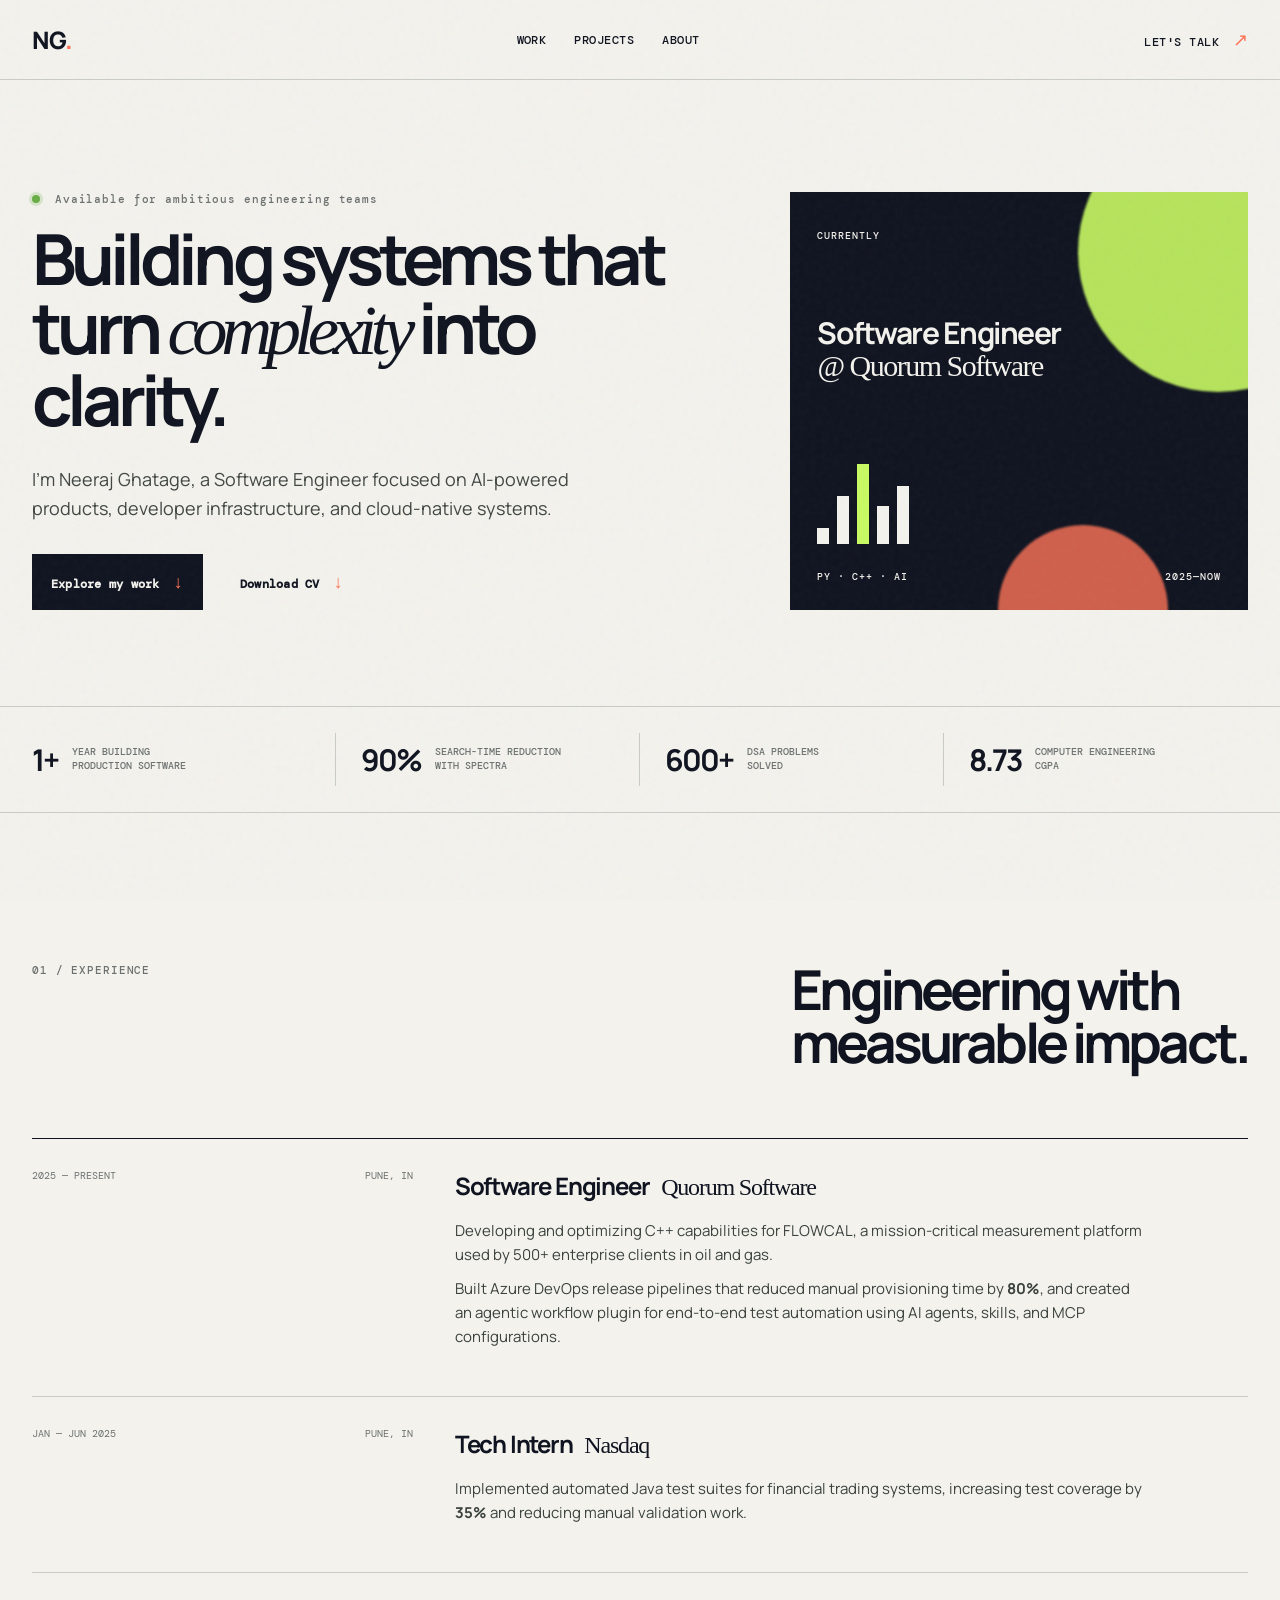
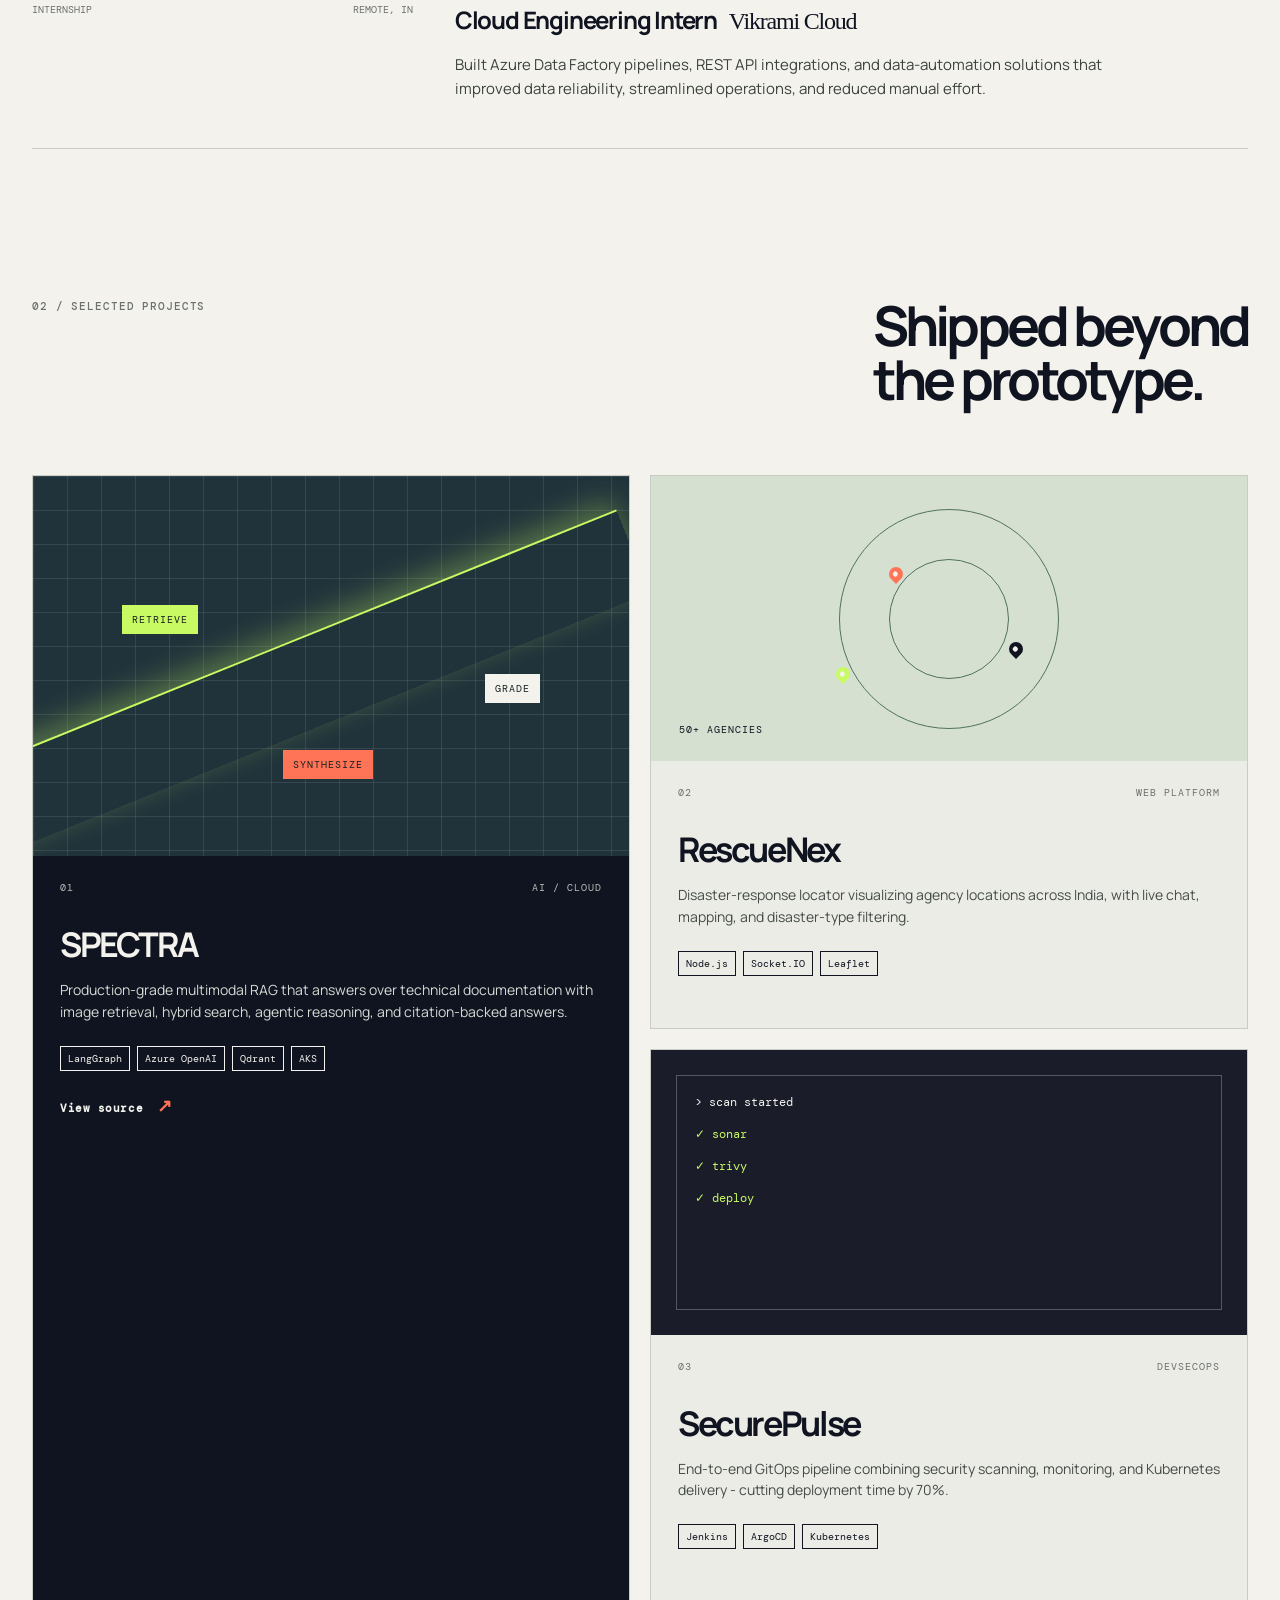
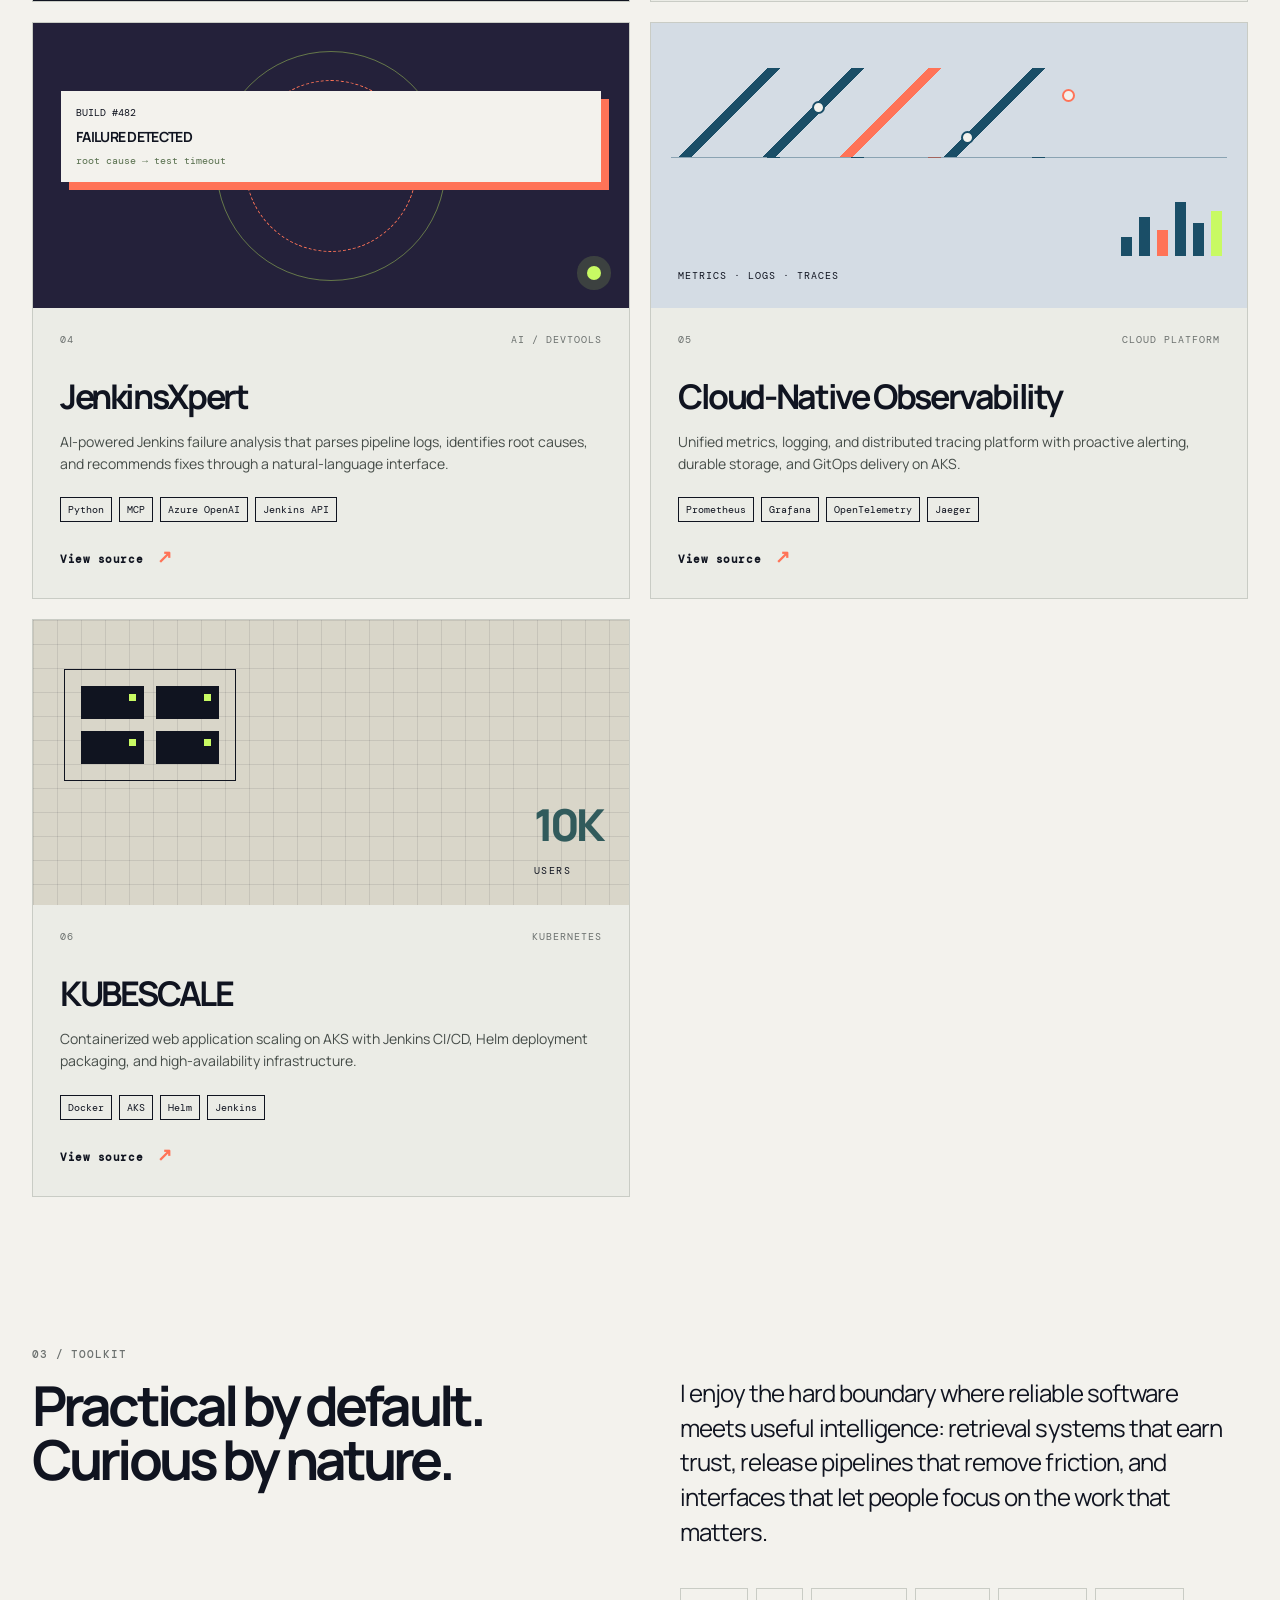
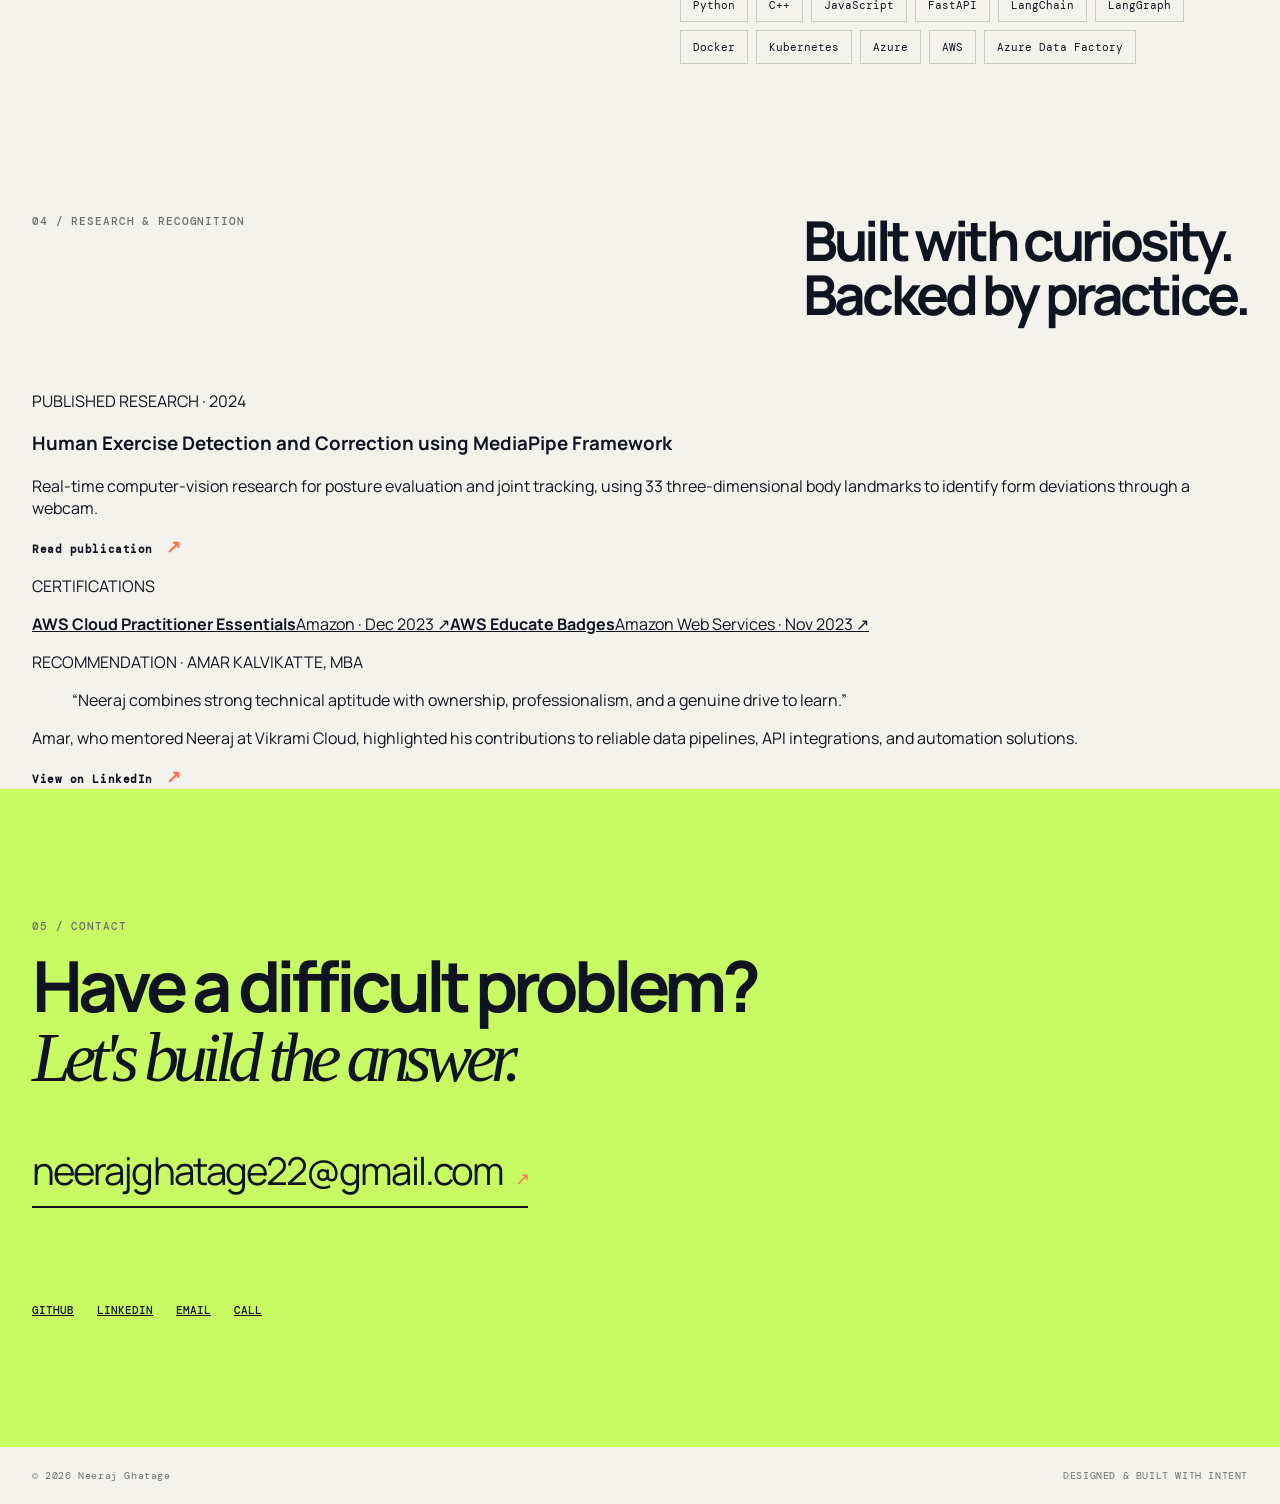
==== commit cc1cd50d: "Add research credentials and Vikrami Cloud experience" ====
--- a/index.html
+++ b/index.html
@@ -10,6 +10,7 @@
     <link href="https://fonts.googleapis.com/css2?family=DM+Mono:wght@400;500&family=Manrope:wght@400;500;600;700;800&display=swap" rel="stylesheet" />
     <link rel="stylesheet" href="styles.css" />
     <link rel="stylesheet" href="projects.css" />
+    <link rel="stylesheet" href="profile.css" />
   </head>
   <body>
     <div class="noise" aria-hidden="true"></div>
@@ -57,10 +58,14 @@
             <div class="role-meta"><span>2025 — Present</span><span>Pune, IN</span></div>
             <div class="role-main"><h3>Software Engineer <span>Quorum Software</span></h3><p>Developing and optimizing C++ capabilities for FLOWCAL, a mission-critical measurement platform used by 500+ enterprise clients in oil and gas.</p><p>Built Azure DevOps release pipelines that reduced manual provisioning time by <b>80%</b>, and created an agentic workflow plugin for end-to-end test automation using AI agents, skills, and MCP configurations.</p></div>
           </article>
-          <article class="role">
-            <div class="role-meta"><span>Jan — Jun 2025</span><span>Pune, IN</span></div>
-            <div class="role-main"><h3>Tech Intern <span>Nasdaq</span></h3><p>Implemented automated Java test suites for financial trading systems, increasing test coverage by <b>35%</b> and reducing manual validation work.</p></div>
-          </article>
+          <article class="role">
+            <div class="role-meta"><span>Jan — Jun 2025</span><span>Pune, IN</span></div>
+            <div class="role-main"><h3>Tech Intern <span>Nasdaq</span></h3><p>Implemented automated Java test suites for financial trading systems, increasing test coverage by <b>35%</b> and reducing manual validation work.</p></div>
+          </article>
+          <article class="role">
+            <div class="role-meta"><span>INTERNSHIP</span><span>Remote, IN</span></div>
+            <div class="role-main"><h3>Cloud Engineering Intern <span>Vikrami Cloud</span></h3><p>Built Azure Data Factory pipelines, REST API integrations, and data-automation solutions that improved data reliability, streamlined operations, and reduced manual effort.</p></div>
+          </article>
         </div>
       </section>
 
@@ -85,12 +90,21 @@
         </div>
       </section>
 
-      <section id="about" class="about section-wrap">
+      <section id="about" class="about section-wrap">
         <div class="section-heading"><p class="eyebrow">03 / TOOLKIT</p><h2>Practical by default.<br />Curious by nature.</h2></div>
-        <div class="about-content"><p>I enjoy the hard boundary where reliable software meets useful intelligence: retrieval systems that earn trust, release pipelines that remove friction, and interfaces that let people focus on the work that matters.</p><div class="skill-list"><span>Python</span><span>C++</span><span>JavaScript</span><span>FastAPI</span><span>LangChain</span><span>LangGraph</span><span>Docker</span><span>Kubernetes</span><span>Azure</span><span>AWS</span></div></div>
-      </section>
-
-      <section class="contact section-wrap"><p class="eyebrow">04 / CONTACT</p><h2>Have a difficult problem?<br /><em>Let's build the answer.</em></h2><a class="contact-email" href="mailto:neerajghatage22@gmail.com">neerajghatage22@gmail.com <span>↗</span></a><div class="socials"><a href="https://github.com/neerajghatage" target="_blank" rel="noreferrer">GitHub</a><a href="mailto:neerajghatage22@gmail.com">Email</a><a href="tel:+917517878889">Call</a></div></section>
+        <div class="about-content"><p>I enjoy the hard boundary where reliable software meets useful intelligence: retrieval systems that earn trust, release pipelines that remove friction, and interfaces that let people focus on the work that matters.</p><div class="skill-list"><span>Python</span><span>C++</span><span>JavaScript</span><span>FastAPI</span><span>LangChain</span><span>LangGraph</span><span>Docker</span><span>Kubernetes</span><span>Azure</span><span>AWS</span><span>Azure Data Factory</span></div></div>
+      </section>
+
+      <section class="credentials section-wrap" aria-label="Research, certifications, and recommendation">
+        <div class="section-heading"><p class="eyebrow">04 / RESEARCH & RECOGNITION</p><h2>Built with curiosity.<br />Backed by practice.</h2></div>
+        <div class="credential-grid">
+          <article class="publication-card"><p class="credential-label">PUBLISHED RESEARCH · 2024</p><h3>Human Exercise Detection and Correction using MediaPipe Framework</h3><p>Real-time computer-vision research for posture evaluation and joint tracking, using 33 three-dimensional body landmarks to identify form deviations through a webcam.</p><a class="project-link" href="https://thegrenze.com/pages/servej.php?fn=411.pdf&amp;name=Human%20Exercise%20Detection%20and%20Correction%20using%20MediaPipe%20Framework&amp;id=3358&amp;association=GRENZE&amp;journal=GIJET&amp;year=2024&amp;volume=10&amp;issue=2" target="_blank" rel="noreferrer">Read publication <span>↗</span></a></article>
+          <article class="certification-card"><p class="credential-label">CERTIFICATIONS</p><a href="https://drive.google.com/file/d/14UkbOdwvC6dlzoA3oiLb_LCyrj_XsZKl/view?usp=drive_link" target="_blank" rel="noreferrer"><strong>AWS Cloud Practitioner Essentials</strong><span>Amazon · Dec 2023 ↗</span></a><a href="https://www.credly.com/users/neeraj-ghatage/badges" target="_blank" rel="noreferrer"><strong>AWS Educate Badges</strong><span>Amazon Web Services · Nov 2023 ↗</span></a></article>
+        </div>
+        <article class="recommendation"><p class="credential-label">RECOMMENDATION · AMAR KALVIKATTE, MBA</p><blockquote>“Neeraj combines strong technical aptitude with ownership, professionalism, and a genuine drive to learn.”</blockquote><p>Amar, who mentored Neeraj at Vikrami Cloud, highlighted his contributions to reliable data pipelines, API integrations, and automation solutions.</p><a class="project-link" href="https://www.linkedin.com/in/neeraj-ghatage/" target="_blank" rel="noreferrer">View on LinkedIn <span>↗</span></a></article>
+      </section>
+
+      <section class="contact section-wrap"><p class="eyebrow">05 / CONTACT</p><h2>Have a difficult problem?<br /><em>Let's build the answer.</em></h2><a class="contact-email" href="mailto:neerajghatage22@gmail.com">neerajghatage22@gmail.com <span>↗</span></a><div class="socials"><a href="https://github.com/neerajghatage" target="_blank" rel="noreferrer">GitHub</a><a href="https://www.linkedin.com/in/neeraj-ghatage/" target="_blank" rel="noreferrer">LinkedIn</a><a href="mailto:neerajghatage22@gmail.com">Email</a><a href="tel:+917517878889">Call</a></div></section>
     </main>
     <footer><span>© <span id="year"></span> Neeraj Ghatage</span><span>DESIGNED & BUILT WITH INTENT</span></footer>
     <script src="script.js"></script>
--- a/projects.css
+++ b/projects.css
@@ -0,0 +1 @@
+.jenkins-xpert{background:#24213a}.jenkins-orbit{position:absolute;width:230px;height:230px;border:1px solid #c8fa6366;border-radius:50%;left:50%;top:50%;transform:translate(-50%,-50%)}.jenkins-orbit:after{content:"";position:absolute;inset:28px;border:1px dashed #ff7357;border-radius:50%}.jenkins-log{position:absolute;z-index:1;left:28px;right:28px;top:68px;background:#f3f2ed;padding:15px;display:flex;flex-direction:column;gap:8px;color:#101420;font:10px "DM Mono",monospace;box-shadow:8px 8px 0 #ff7357}.jenkins-log b{font:700 14px "Manrope",sans-serif;letter-spacing:-.05em}.jenkins-log i{font-style:normal;color:#58704e}.jenkins-pulse{position:absolute;width:14px;height:14px;background:#c8fa63;border-radius:50%;right:28px;bottom:28px;box-shadow:0 0 0 10px #c8fa6325}.observability{background:#d4dce4}.observability>span{position:absolute;left:27px;bottom:26px;font:10px "DM Mono",monospace;letter-spacing:.1em}.metric-line{position:absolute;left:20px;right:20px;top:45px;height:90px;background:linear-gradient(135deg,transparent 0 15%,#1a4e67 15% 17%,transparent 17% 28%,#1a4e67 28% 30%,transparent 30% 40%,#ff7357 40% 42%,transparent 42% 56%,#1a4e67 56% 58%,transparent 58%);border-bottom:1px solid #1a4e6766}.metric-bars{position:absolute;right:25px;bottom:52px;display:flex;align-items:end;gap:7px;height:54px}.metric-bars i{display:block;width:11px;background:#1a4e67}.metric-bars i:nth-child(1){height:35%}.metric-bars i:nth-child(2){height:72%}.metric-bars i:nth-child(3){height:48%;background:#ff7357}.metric-bars i:nth-child(4){height:100%}.metric-bars i:nth-child(5){height:62%}.metric-bars i:nth-child(6){height:84%;background:#c8fa63}.trace-node{position:absolute;width:13px;height:13px;border:2px solid #1a4e67;background:#f3f2ed;border-radius:50%}.n1{top:78px;left:27%}.n2{top:108px;left:52%}.n3{top:66px;left:69%;border-color:#ff7357}.kubescale{background:#d9d6c9}.kube-grid{position:absolute;inset:0;background-image:linear-gradient(#10142018 1px,transparent 1px),linear-gradient(90deg,#10142018 1px,transparent 1px);background-size:24px 24px}.kube-cluster{position:absolute;left:31px;top:49px;width:172px;height:112px;border:1px solid #101420;display:grid;grid-template-columns:repeat(2,1fr);gap:12px;padding:16px}.kube-cluster i{display:block;background:#101420;position:relative}.kube-cluster i:after{content:"";position:absolute;width:7px;height:7px;background:#c8fa63;right:8px;top:8px}.scale-label{position:absolute;right:28px;bottom:28px;font:800 44px/.75 "Manrope",sans-serif;letter-spacing:-.09em;color:#315b5c}.scale-label span{font:10px "DM Mono",monospace;letter-spacing:.15em;color:#101420}
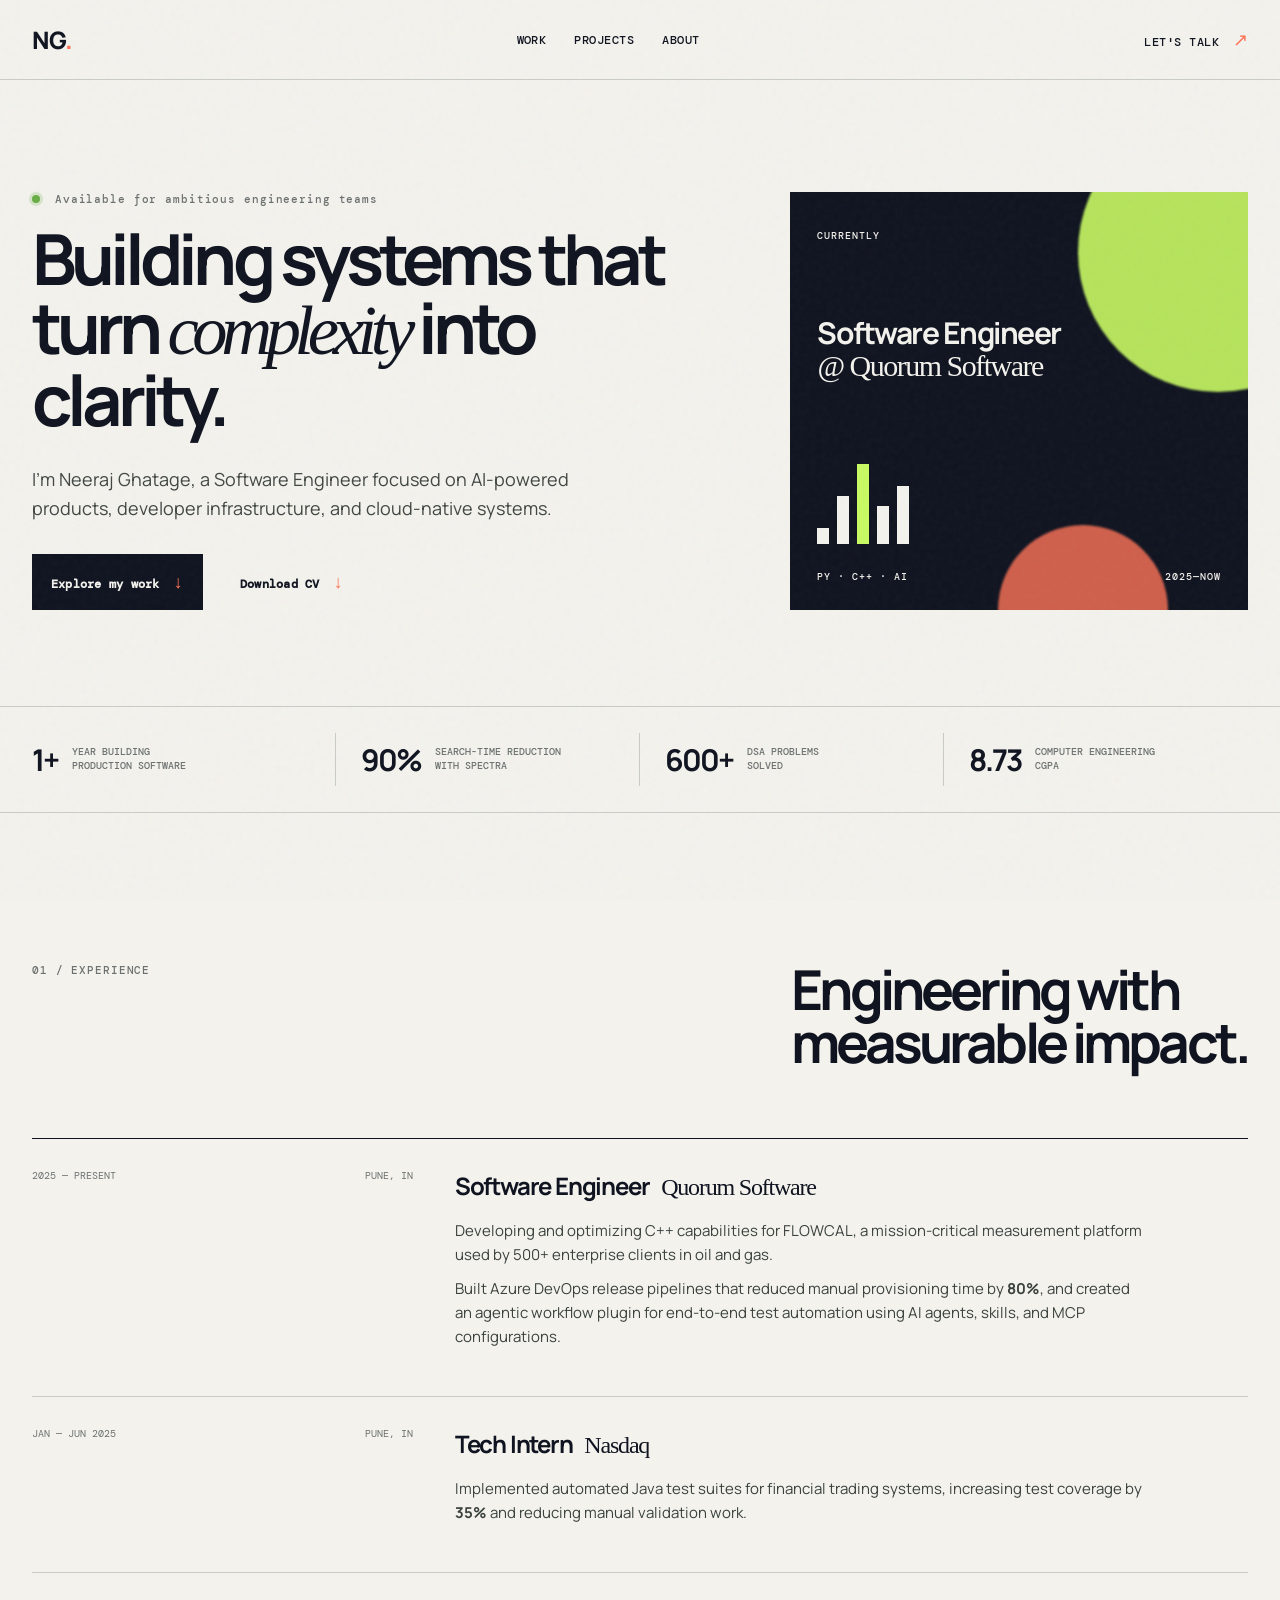
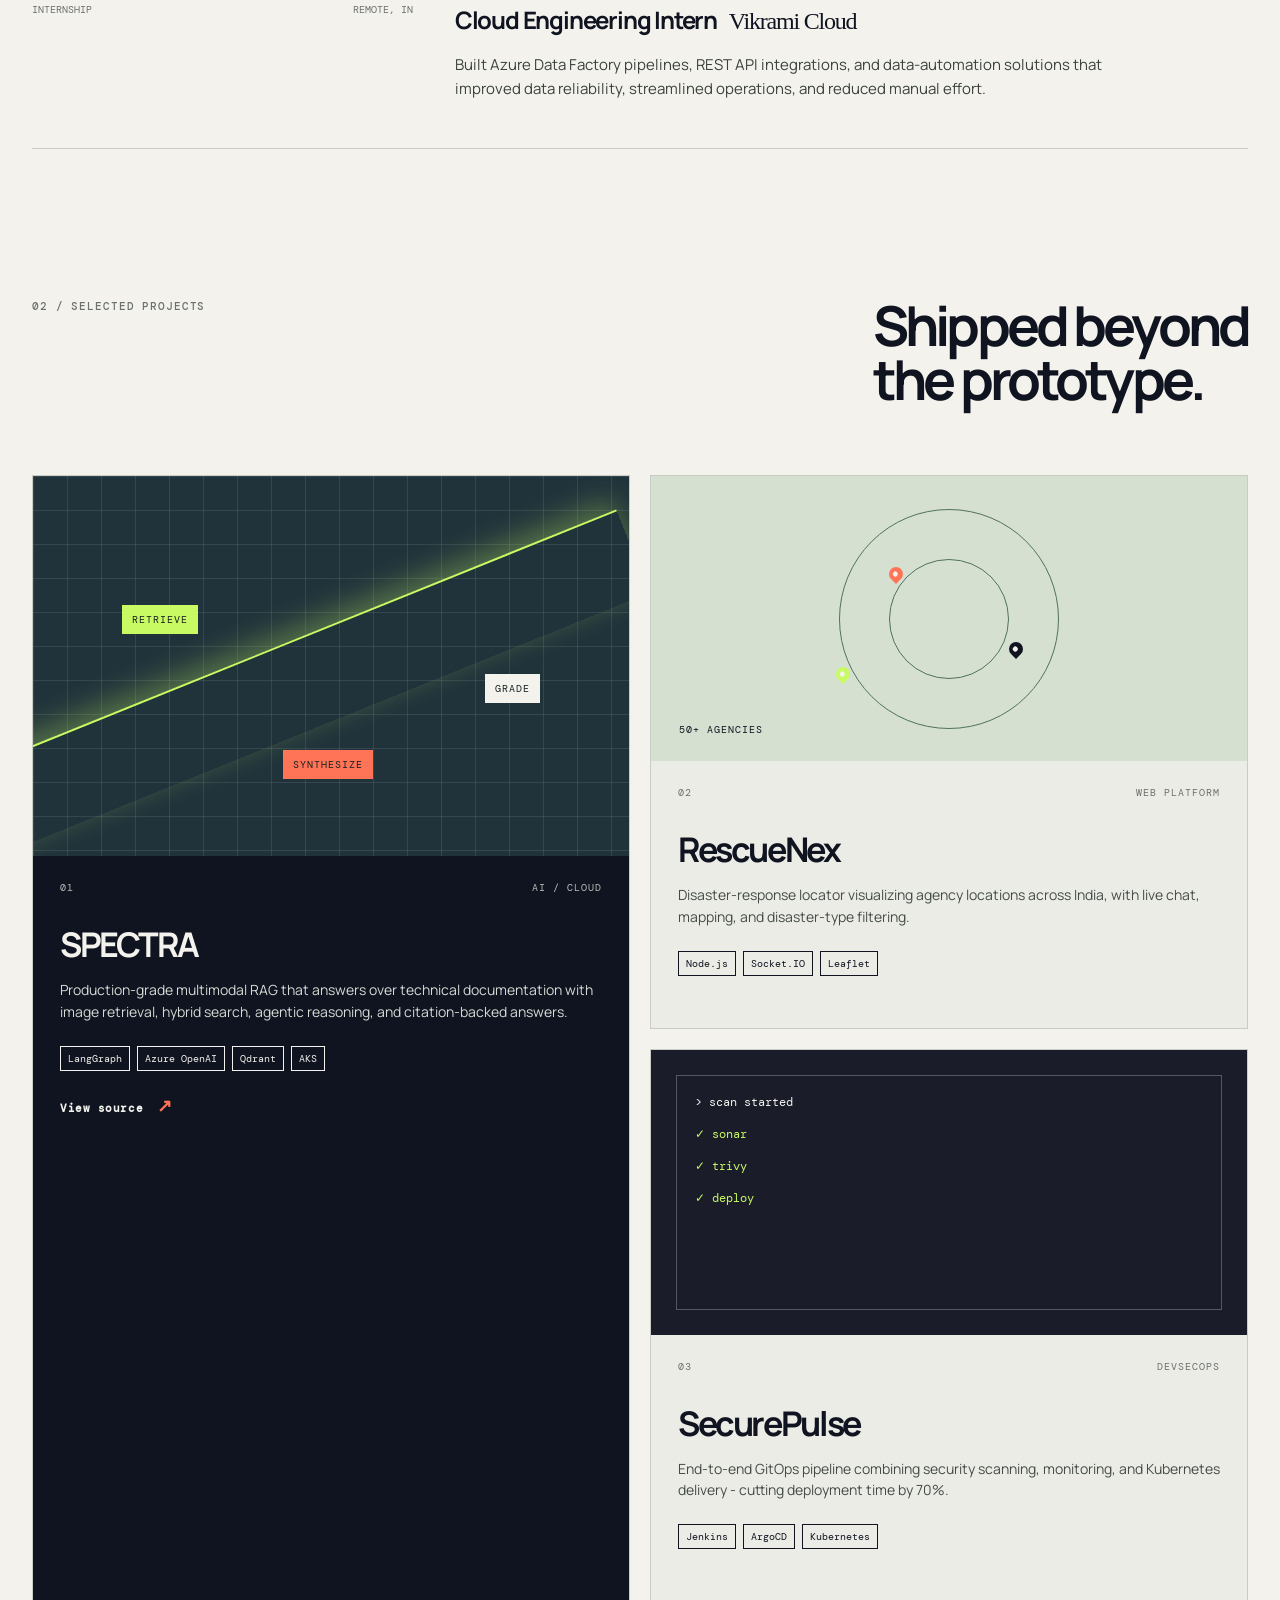
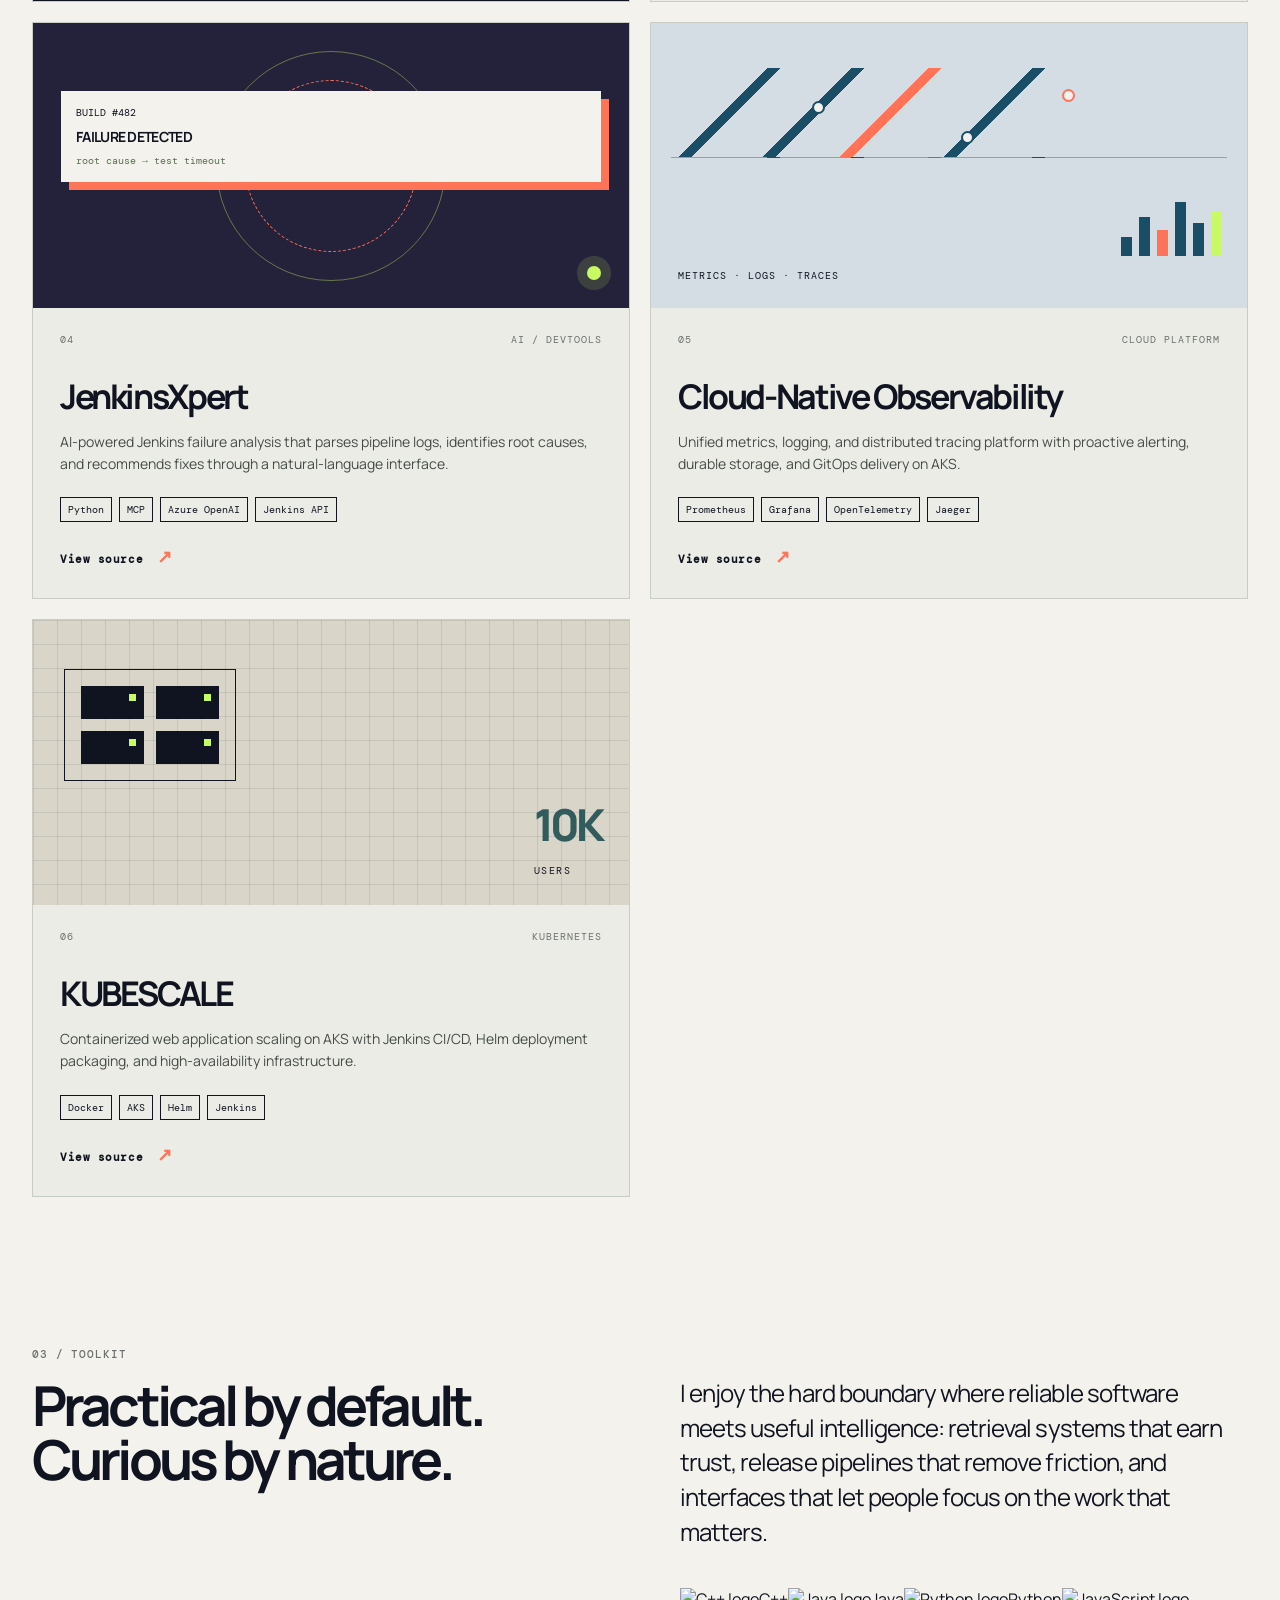
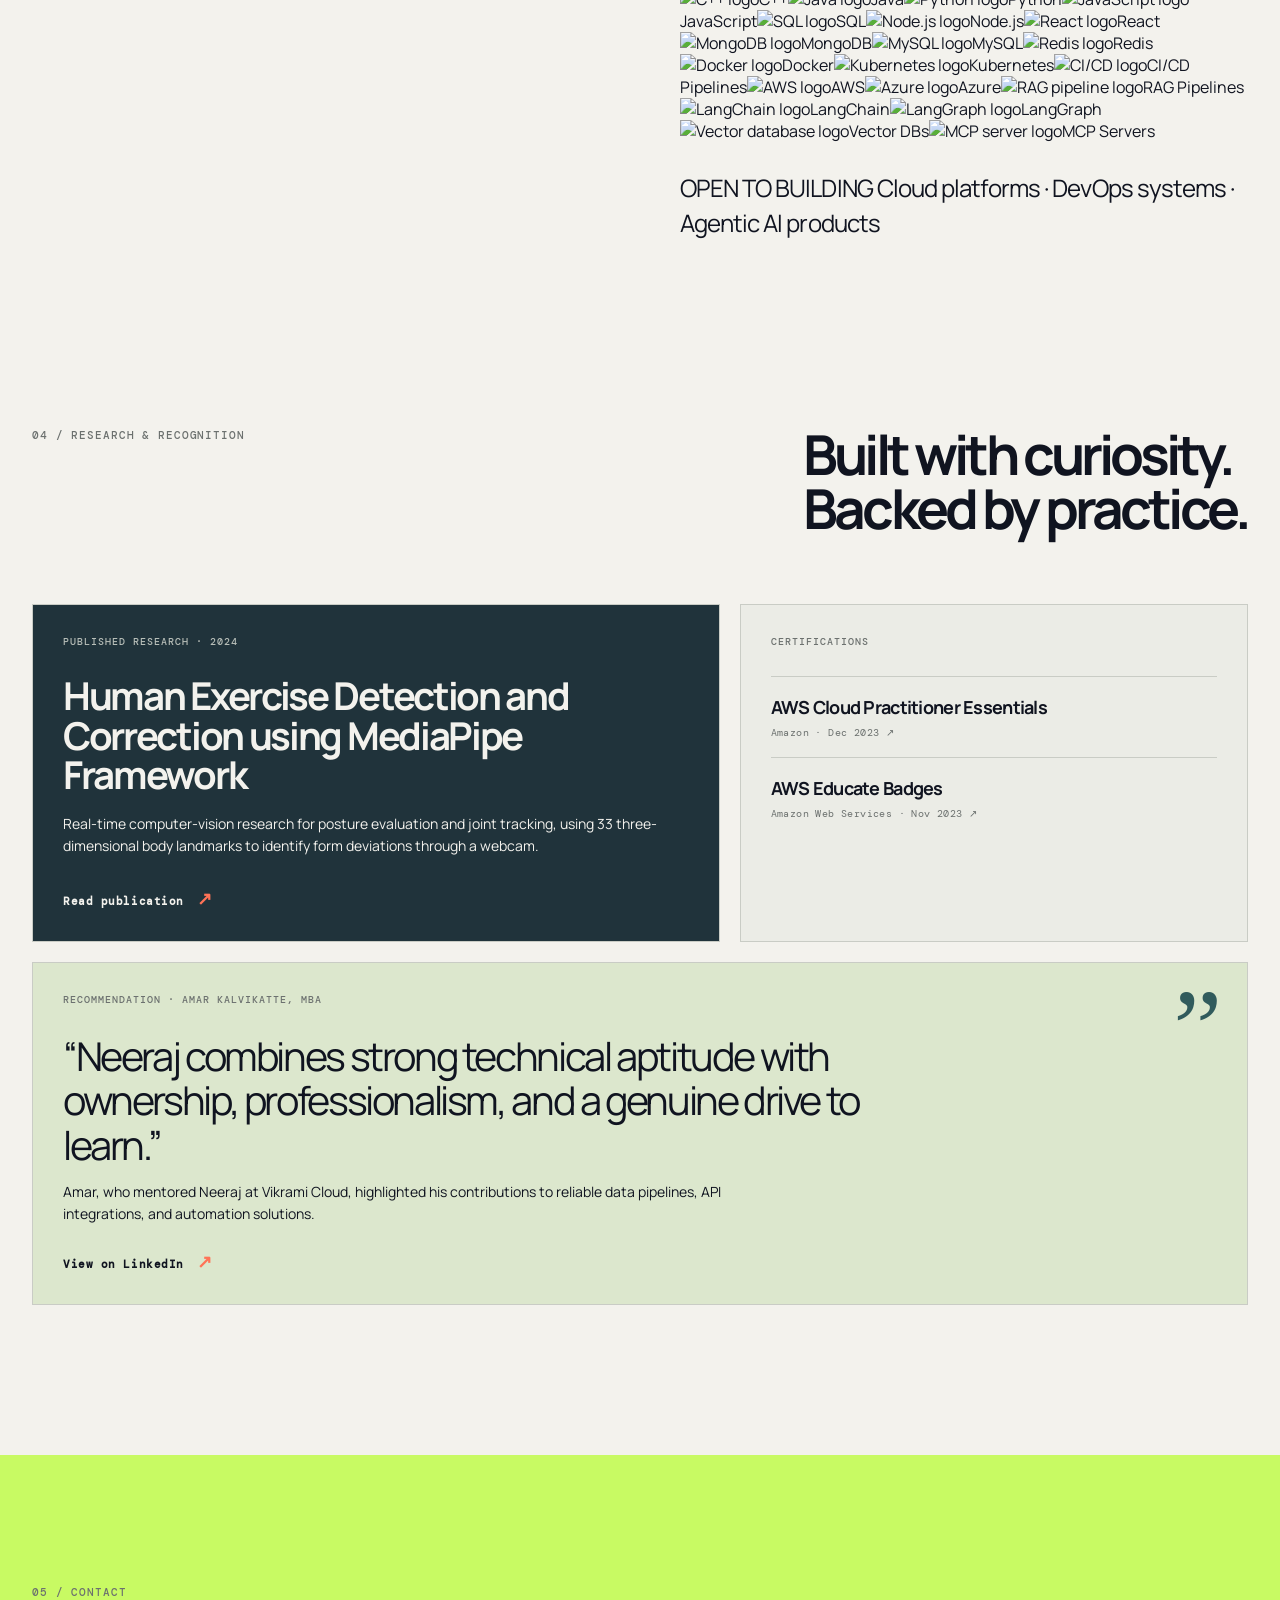
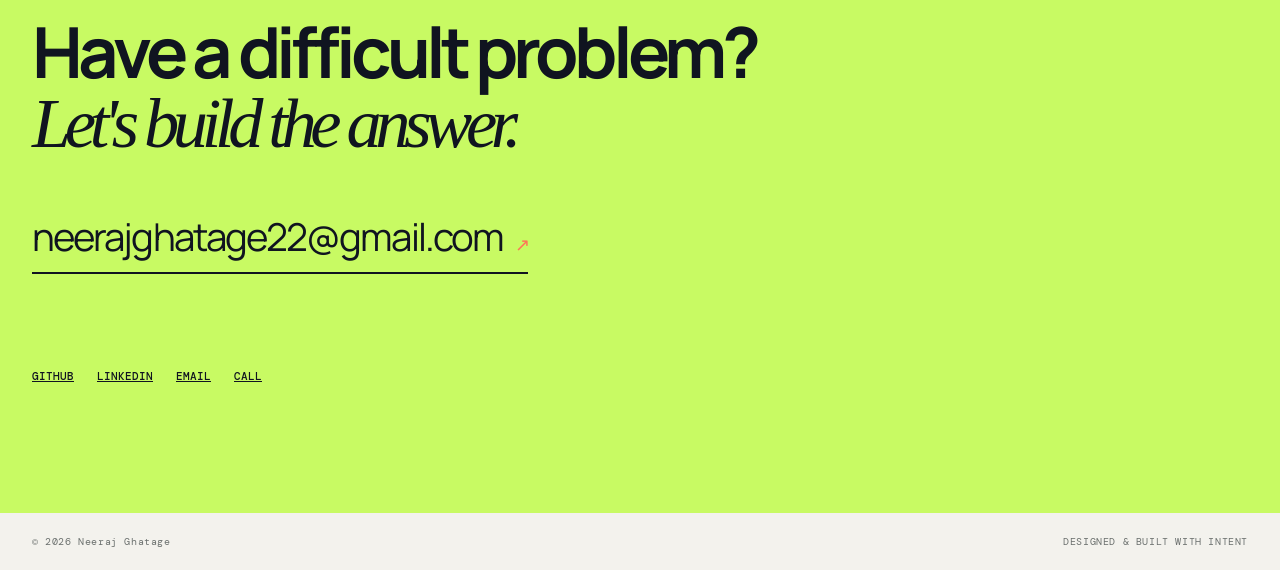
==== commit 2ceb9d25: "Add icon-led technical skills showcase" ====
--- a/index.html
+++ b/index.html
@@ -11,6 +11,7 @@
     <link rel="stylesheet" href="styles.css" />
     <link rel="stylesheet" href="projects.css" />
     <link rel="stylesheet" href="profile.css" />
+    <link rel="stylesheet" href="skills.css" />
   </head>
   <body>
     <div class="noise" aria-hidden="true"></div>
@@ -92,7 +93,7 @@
 
       <section id="about" class="about section-wrap">
         <div class="section-heading"><p class="eyebrow">03 / TOOLKIT</p><h2>Practical by default.<br />Curious by nature.</h2></div>
-        <div class="about-content"><p>I enjoy the hard boundary where reliable software meets useful intelligence: retrieval systems that earn trust, release pipelines that remove friction, and interfaces that let people focus on the work that matters.</p><div class="skill-list"><span>Python</span><span>C++</span><span>JavaScript</span><span>FastAPI</span><span>LangChain</span><span>LangGraph</span><span>Docker</span><span>Kubernetes</span><span>Azure</span><span>AWS</span><span>Azure Data Factory</span></div></div>
+        <div class="about-content"><p>I enjoy the hard boundary where reliable software meets useful intelligence: retrieval systems that earn trust, release pipelines that remove friction, and interfaces that let people focus on the work that matters.</p><div class="skill-symbol-grid" aria-label="Technical skills"><span class="skill-symbol"><img src="https://cdn.simpleicons.org/cplusplus" alt="C++ logo" />C++</span><span class="skill-symbol"><img src="https://cdn.simpleicons.org/openjdk" alt="Java logo" />Java</span><span class="skill-symbol"><img src="https://cdn.simpleicons.org/python" alt="Python logo" />Python</span><span class="skill-symbol"><img src="https://cdn.simpleicons.org/javascript" alt="JavaScript logo" />JavaScript</span><span class="skill-symbol"><img src="https://cdn.simpleicons.org/postgresql" alt="SQL logo" />SQL</span><span class="skill-symbol"><img src="https://cdn.simpleicons.org/nodedotjs" alt="Node.js logo" />Node.js</span><span class="skill-symbol"><img src="https://cdn.simpleicons.org/react" alt="React logo" />React</span><span class="skill-symbol"><img src="https://cdn.simpleicons.org/mongodb" alt="MongoDB logo" />MongoDB</span><span class="skill-symbol"><img src="https://cdn.simpleicons.org/mysql" alt="MySQL logo" />MySQL</span><span class="skill-symbol"><img src="https://cdn.simpleicons.org/redis" alt="Redis logo" />Redis</span><span class="skill-symbol"><img src="https://cdn.simpleicons.org/docker" alt="Docker logo" />Docker</span><span class="skill-symbol"><img src="https://cdn.simpleicons.org/kubernetes" alt="Kubernetes logo" />Kubernetes</span><span class="skill-symbol"><img src="https://cdn.simpleicons.org/githubactions" alt="CI/CD logo" />CI/CD Pipelines</span><span class="skill-symbol"><img src="https://cdn.simpleicons.org/amazonaws" alt="AWS logo" />AWS</span><span class="skill-symbol"><img src="https://cdn.simpleicons.org/microsoftazure" alt="Azure logo" />Azure</span><span class="skill-symbol"><img src="https://cdn.simpleicons.org/langchain" alt="RAG pipeline logo" />RAG Pipelines</span><span class="skill-symbol"><img src="https://cdn.simpleicons.org/langchain" alt="LangChain logo" />LangChain</span><span class="skill-symbol"><img src="https://cdn.simpleicons.org/langchain" alt="LangGraph logo" />LangGraph</span><span class="skill-symbol"><img src="https://cdn.simpleicons.org/qdrant" alt="Vector database logo" />Vector DBs</span><span class="skill-symbol"><img src="https://cdn.simpleicons.org/openai" alt="MCP server logo" />MCP Servers</span></div><p class="interest-note"><span>OPEN TO BUILDING</span> Cloud platforms · DevOps systems · Agentic AI products</p></div>
       </section>
 
       <section class="credentials section-wrap" aria-label="Research, certifications, and recommendation">
--- a/profile.css
+++ b/profile.css
@@ -0,0 +1 @@
+.credentials{padding-top:0;padding-bottom:150px}.credential-grid{display:grid;grid-template-columns:1.15fr .85fr;gap:20px}.publication-card,.certification-card,.recommendation{border:1px solid var(--line);padding:30px;background:#ebece6}.publication-card{background:#20333b;color:var(--paper)}.credential-label{font:500 10px var(--mono);letter-spacing:.1em;color:var(--muted);margin:0 0 28px}.publication-card .credential-label{color:#b7beb8}.publication-card h3{font-size:clamp(28px,3vw,42px);letter-spacing:-.06em;line-height:1.03;margin:0 0 18px;max-width:700px}.publication-card>p:not(.credential-label),.recommendation>p:not(.credential-label){line-height:1.6;font-size:14px;max-width:680px}.publication-card .project-link{display:inline-block;margin-top:15px}.certification-card{display:flex;flex-direction:column;gap:0}.certification-card a{border-top:1px solid var(--line);padding:18px 0;text-decoration:none;display:flex;flex-direction:column;gap:7px}.certification-card strong{font-size:18px;letter-spacing:-.04em}.certification-card span{font:10px var(--mono);color:var(--muted);letter-spacing:.04em}.recommendation{margin-top:20px;background:#dce7cd;position:relative}.recommendation:after{content:"”";position:absolute;right:25px;top:10px;font:110px Georgia,serif;color:#315b5c;line-height:1}.recommendation blockquote{font-size:clamp(25px,3.1vw,43px);line-height:1.12;letter-spacing:-.06em;margin:0;max-width:860px;position:relative;z-index:1}.recommendation .project-link{display:inline-block;margin-top:10px}@media(max-width:760px){.credentials{padding-top:0;padding-bottom:85px}.credential-grid{grid-template-columns:1fr}.publication-card,.certification-card,.recommendation{padding:24px}.recommendation:after{font-size:75px}}
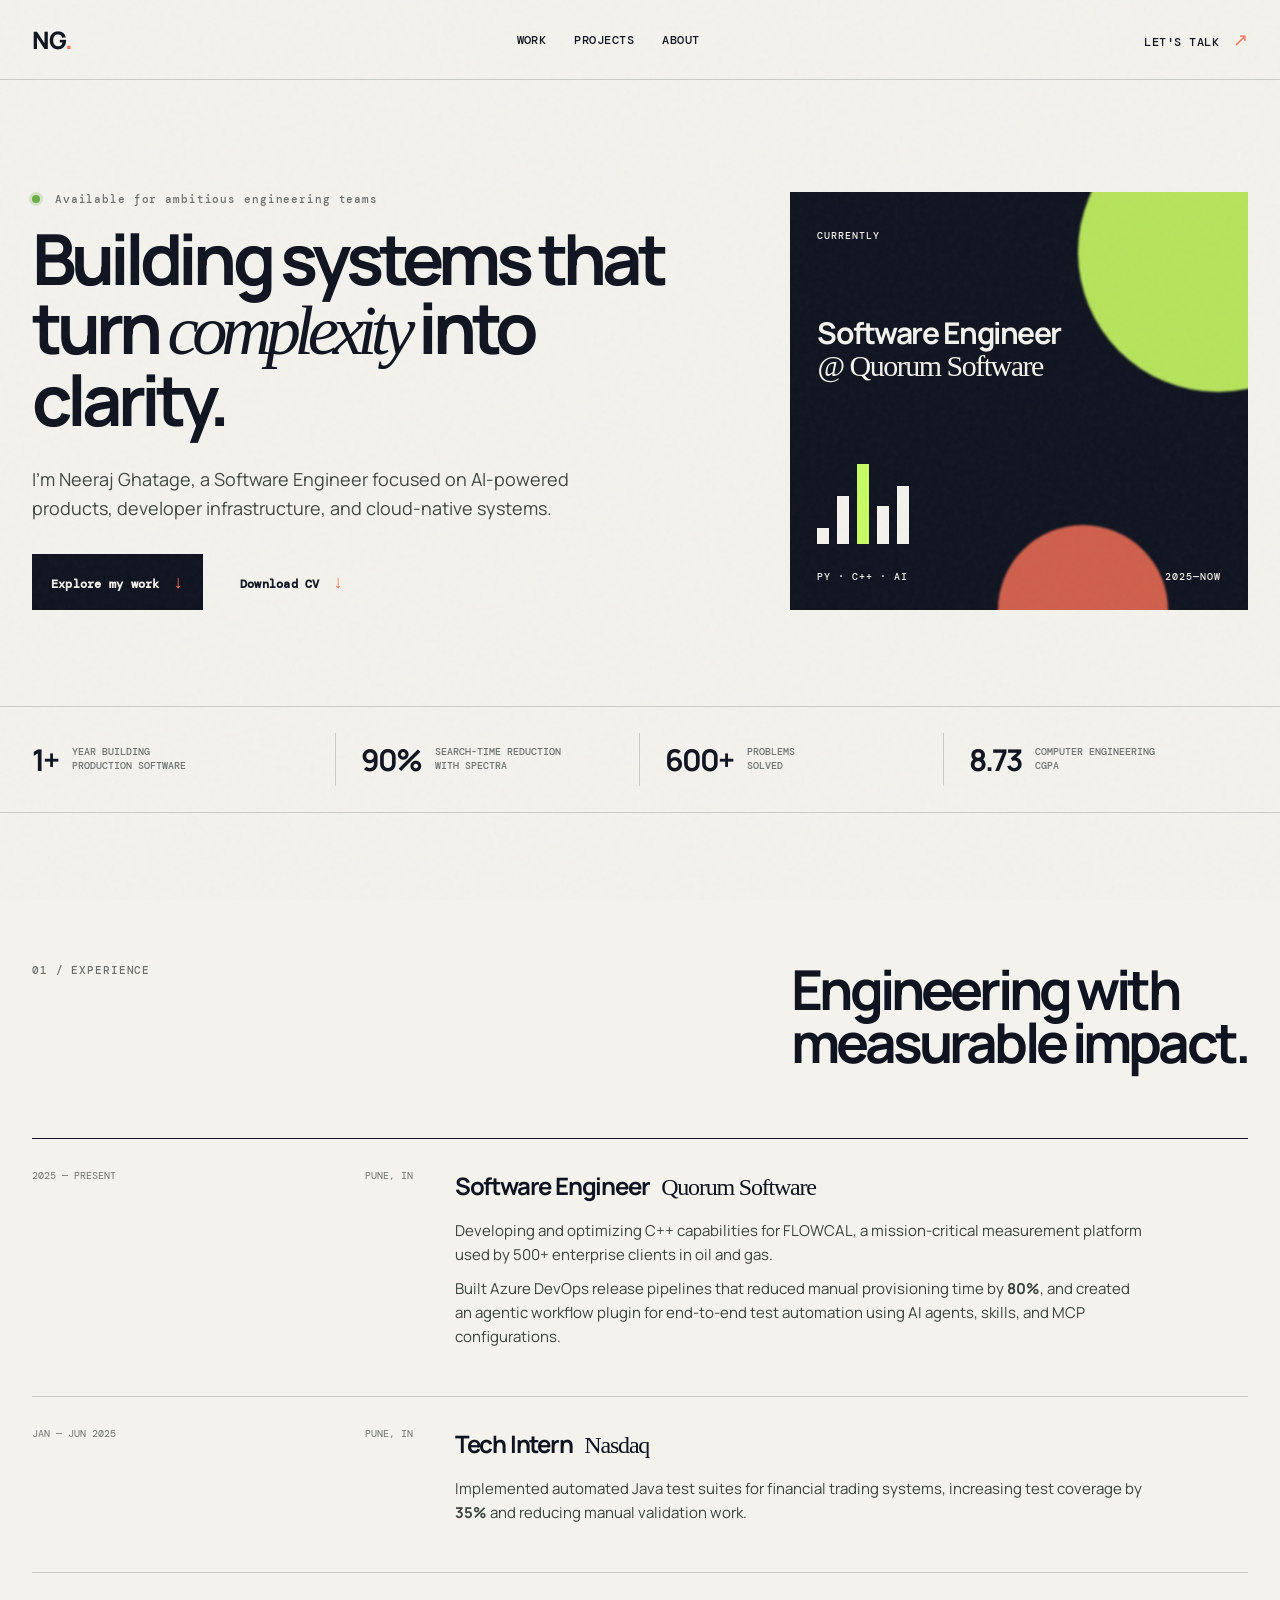
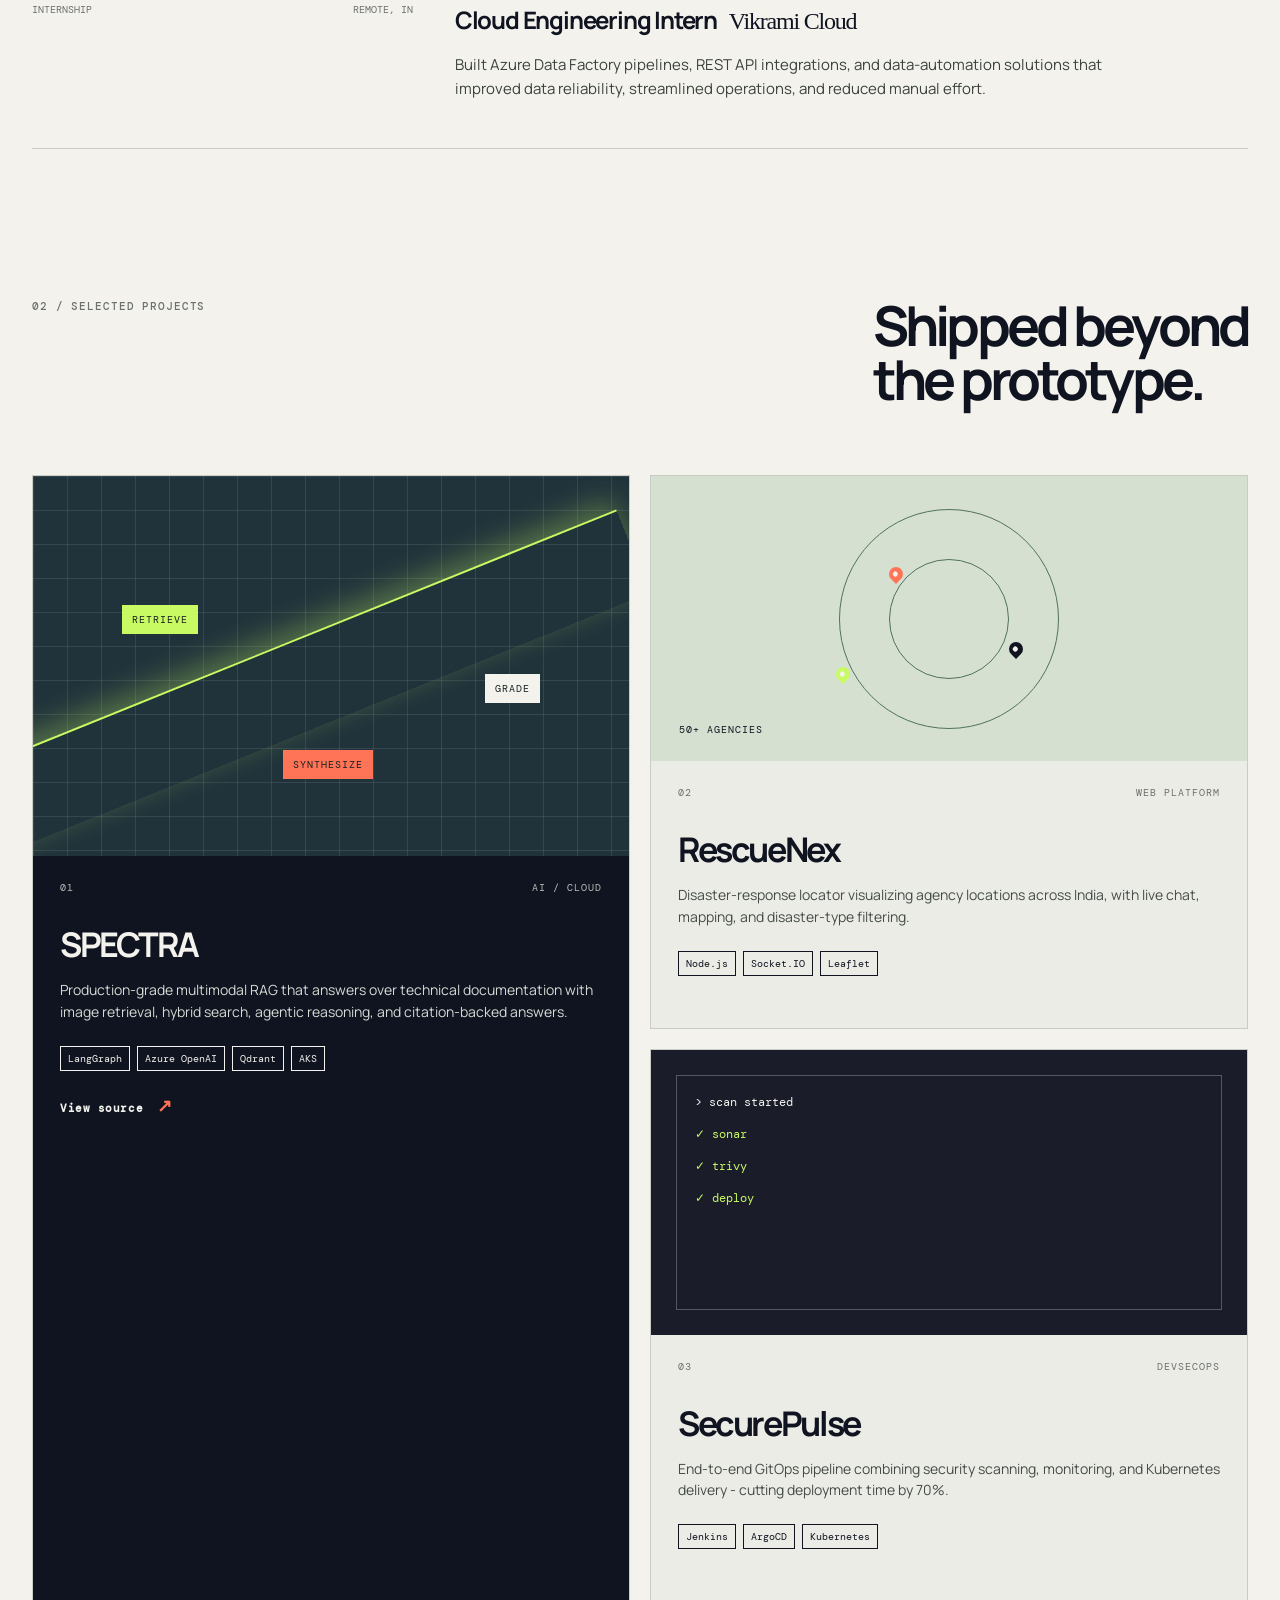
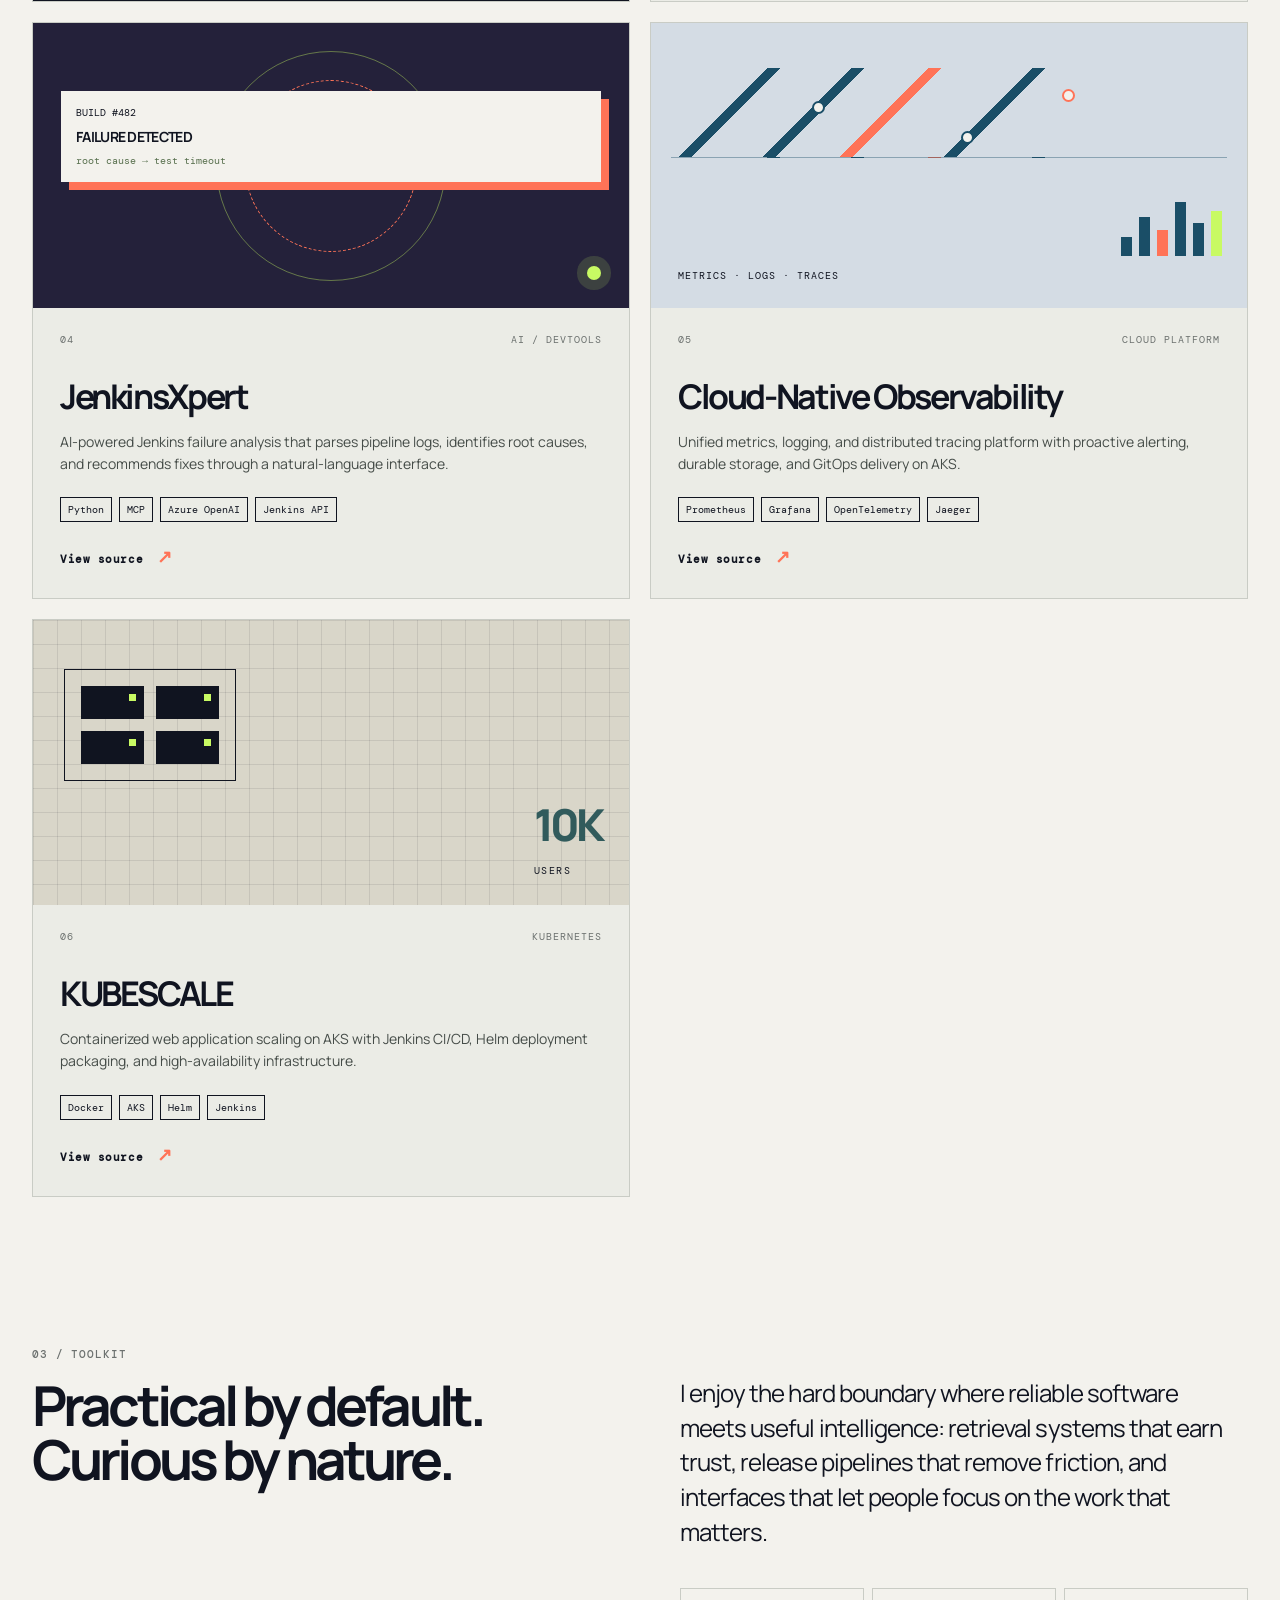
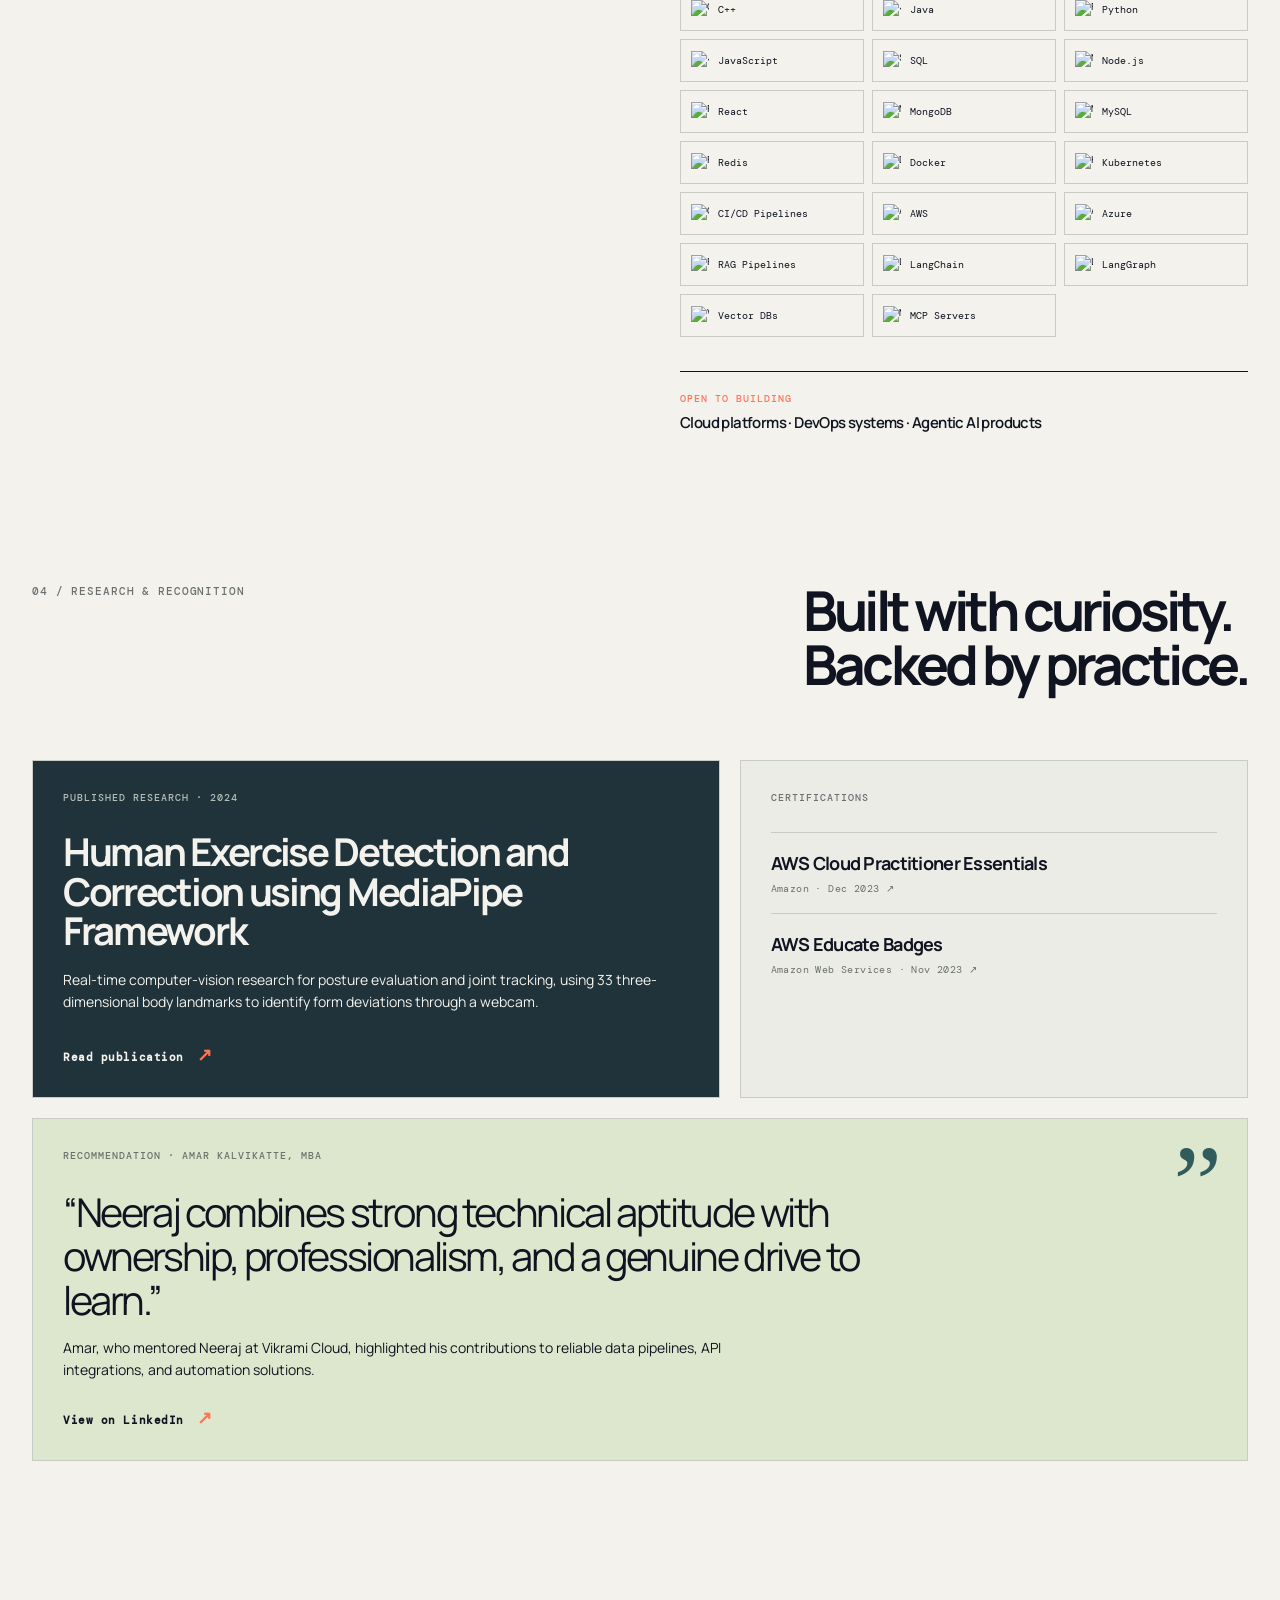
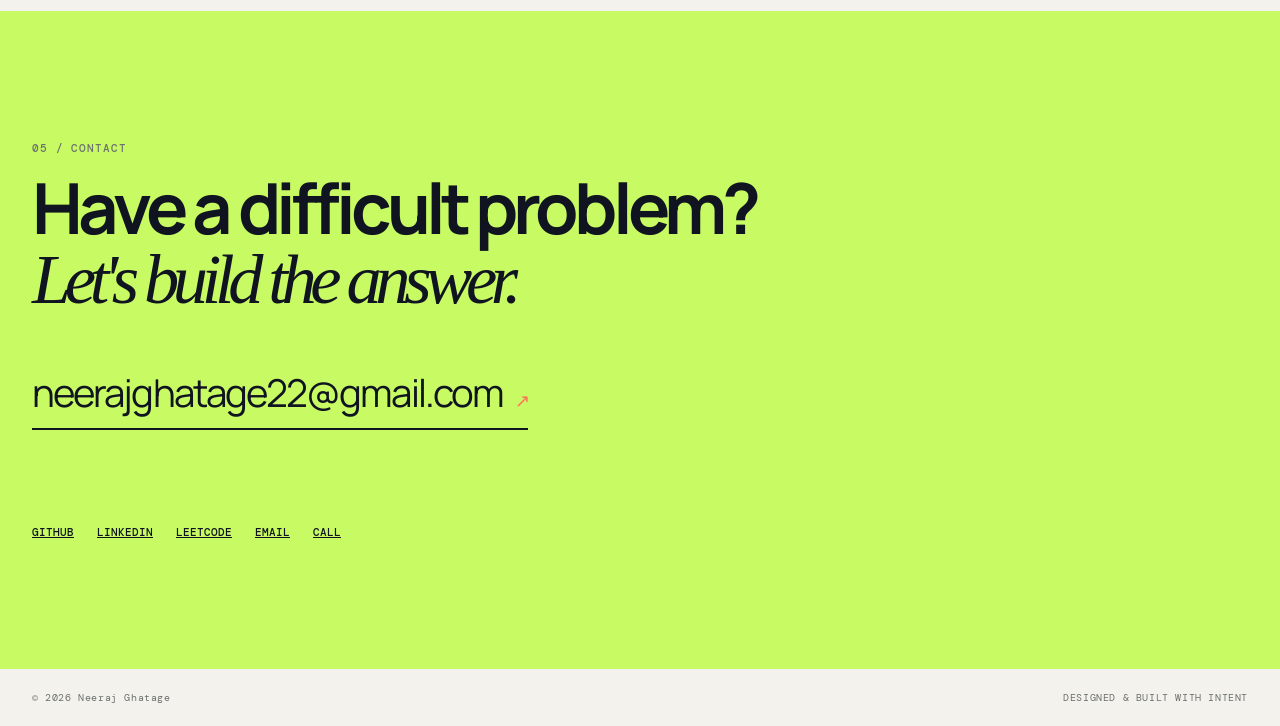
==== commit 6fe99fba: "Add LeetCode profile link" ====
--- a/index.html
+++ b/index.html
@@ -48,7 +48,7 @@
       <section class="proof section-wrap" aria-label="Career highlights">
         <div><strong>1+</strong><span>year building<br />production software</span></div>
         <div><strong>90%</strong><span>search-time reduction<br />with SPECTRA</span></div>
-        <div><strong>600+</strong><span>DSA problems<br />solved</span></div>
+        <div><strong>600+</strong><span>problems<br />solved</span></div>
         <div><strong>8.73</strong><span>computer engineering<br />CGPA</span></div>
       </section>
 
@@ -105,7 +105,7 @@
         <article class="recommendation"><p class="credential-label">RECOMMENDATION · AMAR KALVIKATTE, MBA</p><blockquote>“Neeraj combines strong technical aptitude with ownership, professionalism, and a genuine drive to learn.”</blockquote><p>Amar, who mentored Neeraj at Vikrami Cloud, highlighted his contributions to reliable data pipelines, API integrations, and automation solutions.</p><a class="project-link" href="https://www.linkedin.com/in/neeraj-ghatage/" target="_blank" rel="noreferrer">View on LinkedIn <span>↗</span></a></article>
       </section>
 
-      <section class="contact section-wrap"><p class="eyebrow">05 / CONTACT</p><h2>Have a difficult problem?<br /><em>Let's build the answer.</em></h2><a class="contact-email" href="mailto:neerajghatage22@gmail.com">neerajghatage22@gmail.com <span>↗</span></a><div class="socials"><a href="https://github.com/neerajghatage" target="_blank" rel="noreferrer">GitHub</a><a href="https://www.linkedin.com/in/neeraj-ghatage/" target="_blank" rel="noreferrer">LinkedIn</a><a href="mailto:neerajghatage22@gmail.com">Email</a><a href="tel:+917517878889">Call</a></div></section>
+      <section class="contact section-wrap"><p class="eyebrow">05 / CONTACT</p><h2>Have a difficult problem?<br /><em>Let's build the answer.</em></h2><a class="contact-email" href="mailto:neerajghatage22@gmail.com">neerajghatage22@gmail.com <span>↗</span></a><div class="socials"><a href="https://github.com/neerajghatage" target="_blank" rel="noreferrer">GitHub</a><a href="https://www.linkedin.com/in/neeraj-ghatage/" target="_blank" rel="noreferrer">LinkedIn</a><a href="https://leetcode.com/u/neerajghatage/" target="_blank" rel="noreferrer">LeetCode</a><a href="mailto:neerajghatage22@gmail.com">Email</a><a href="tel:+917517878889">Call</a></div></section>
     </main>
     <footer><span>© <span id="year"></span> Neeraj Ghatage</span><span>DESIGNED & BUILT WITH INTENT</span></footer>
     <script src="script.js"></script>
--- a/skills.css
+++ b/skills.css
@@ -0,0 +1 @@
+.skill-symbol-grid{display:grid;grid-template-columns:repeat(3,minmax(0,1fr));gap:8px}.skill-symbol{display:flex;align-items:center;gap:9px;min-height:43px;padding:8px 10px;border:1px solid var(--line);font:10px var(--mono);white-space:nowrap}.skill-symbol img{width:18px;height:18px;object-fit:contain;flex:0 0 auto}.interest-note{margin:34px 0 0!important;padding-top:20px;border-top:1px solid var(--ink);font:600 15px/1.5 var(--sans)!important;letter-spacing:-.02em}.interest-note span{display:block;margin-bottom:7px;color:var(--coral);font:500 10px var(--mono);letter-spacing:.1em}@media(max-width:1050px){.skill-symbol-grid{grid-template-columns:repeat(2,minmax(0,1fr))}}@media(max-width:760px){.skill-symbol-grid{grid-template-columns:1fr 1fr;gap:6px}.skill-symbol{font-size:9px;padding:7px}.interest-note{font-size:14px!important}}
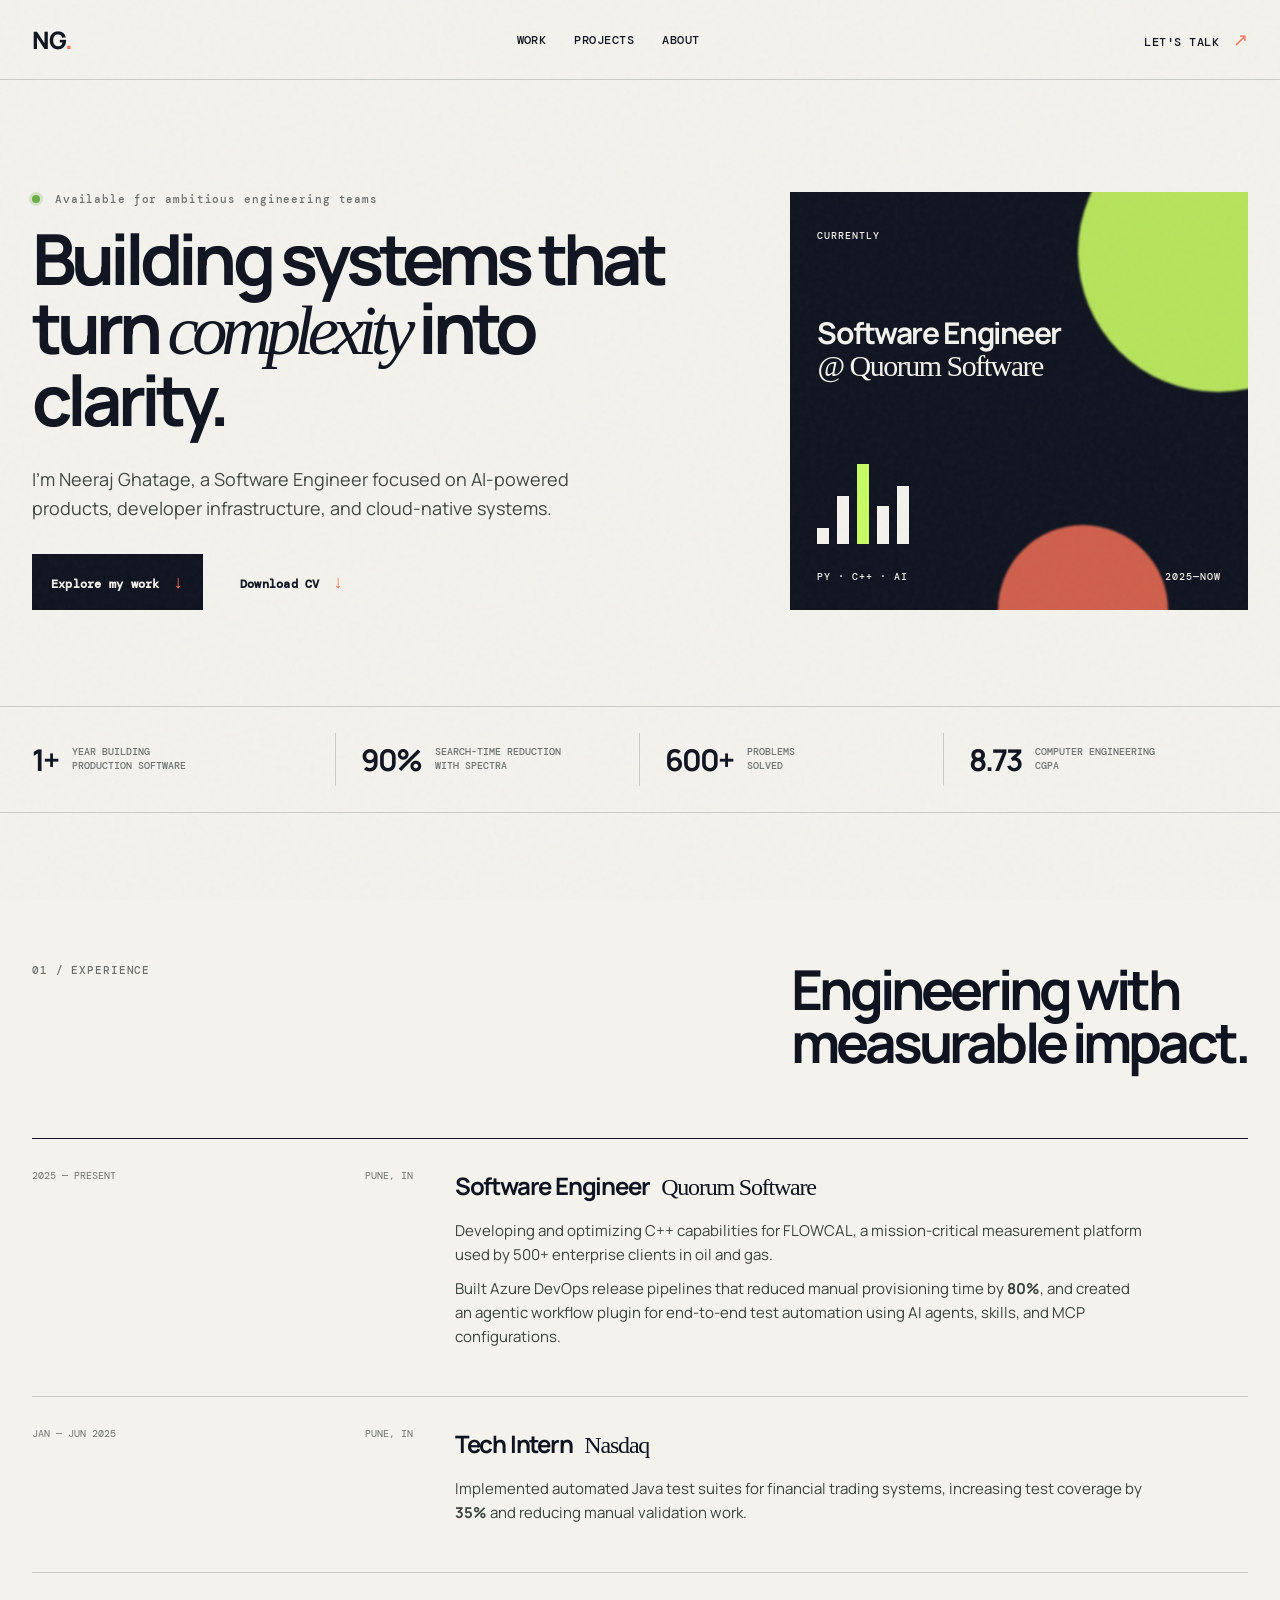
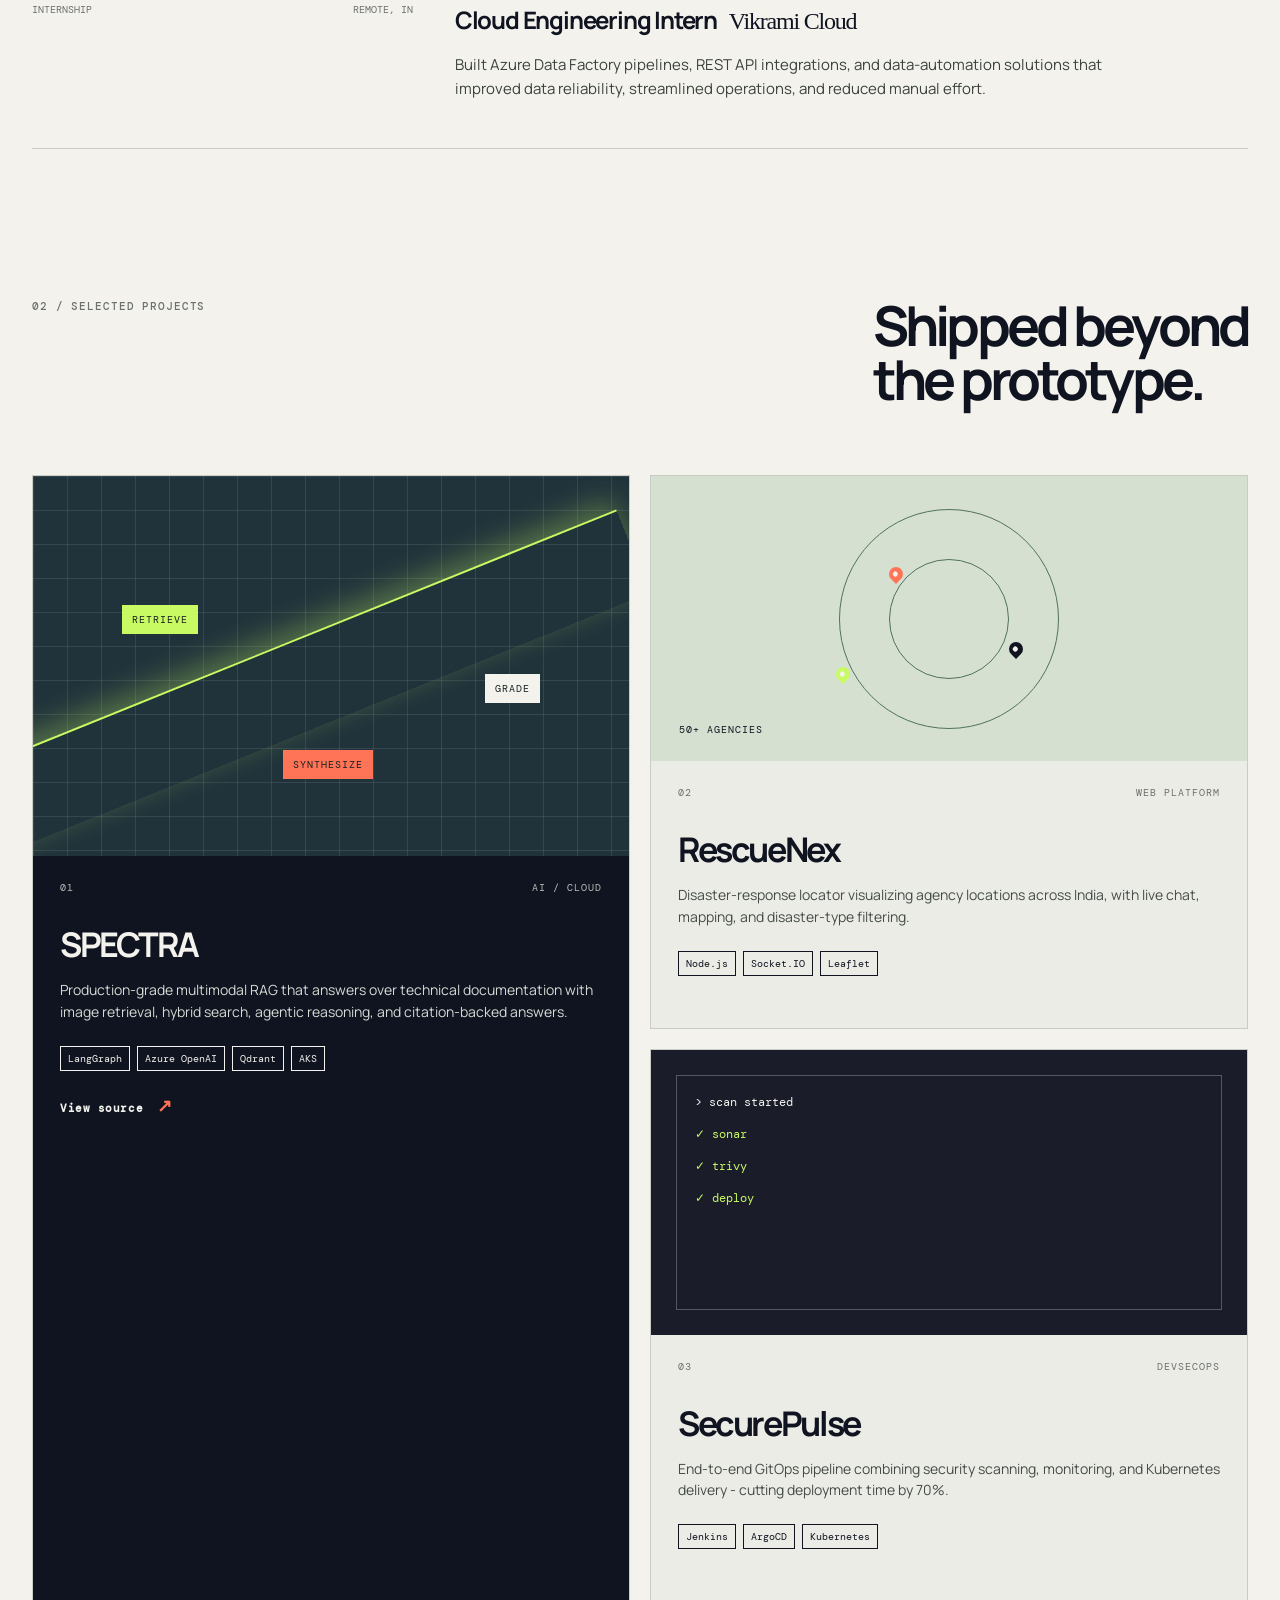
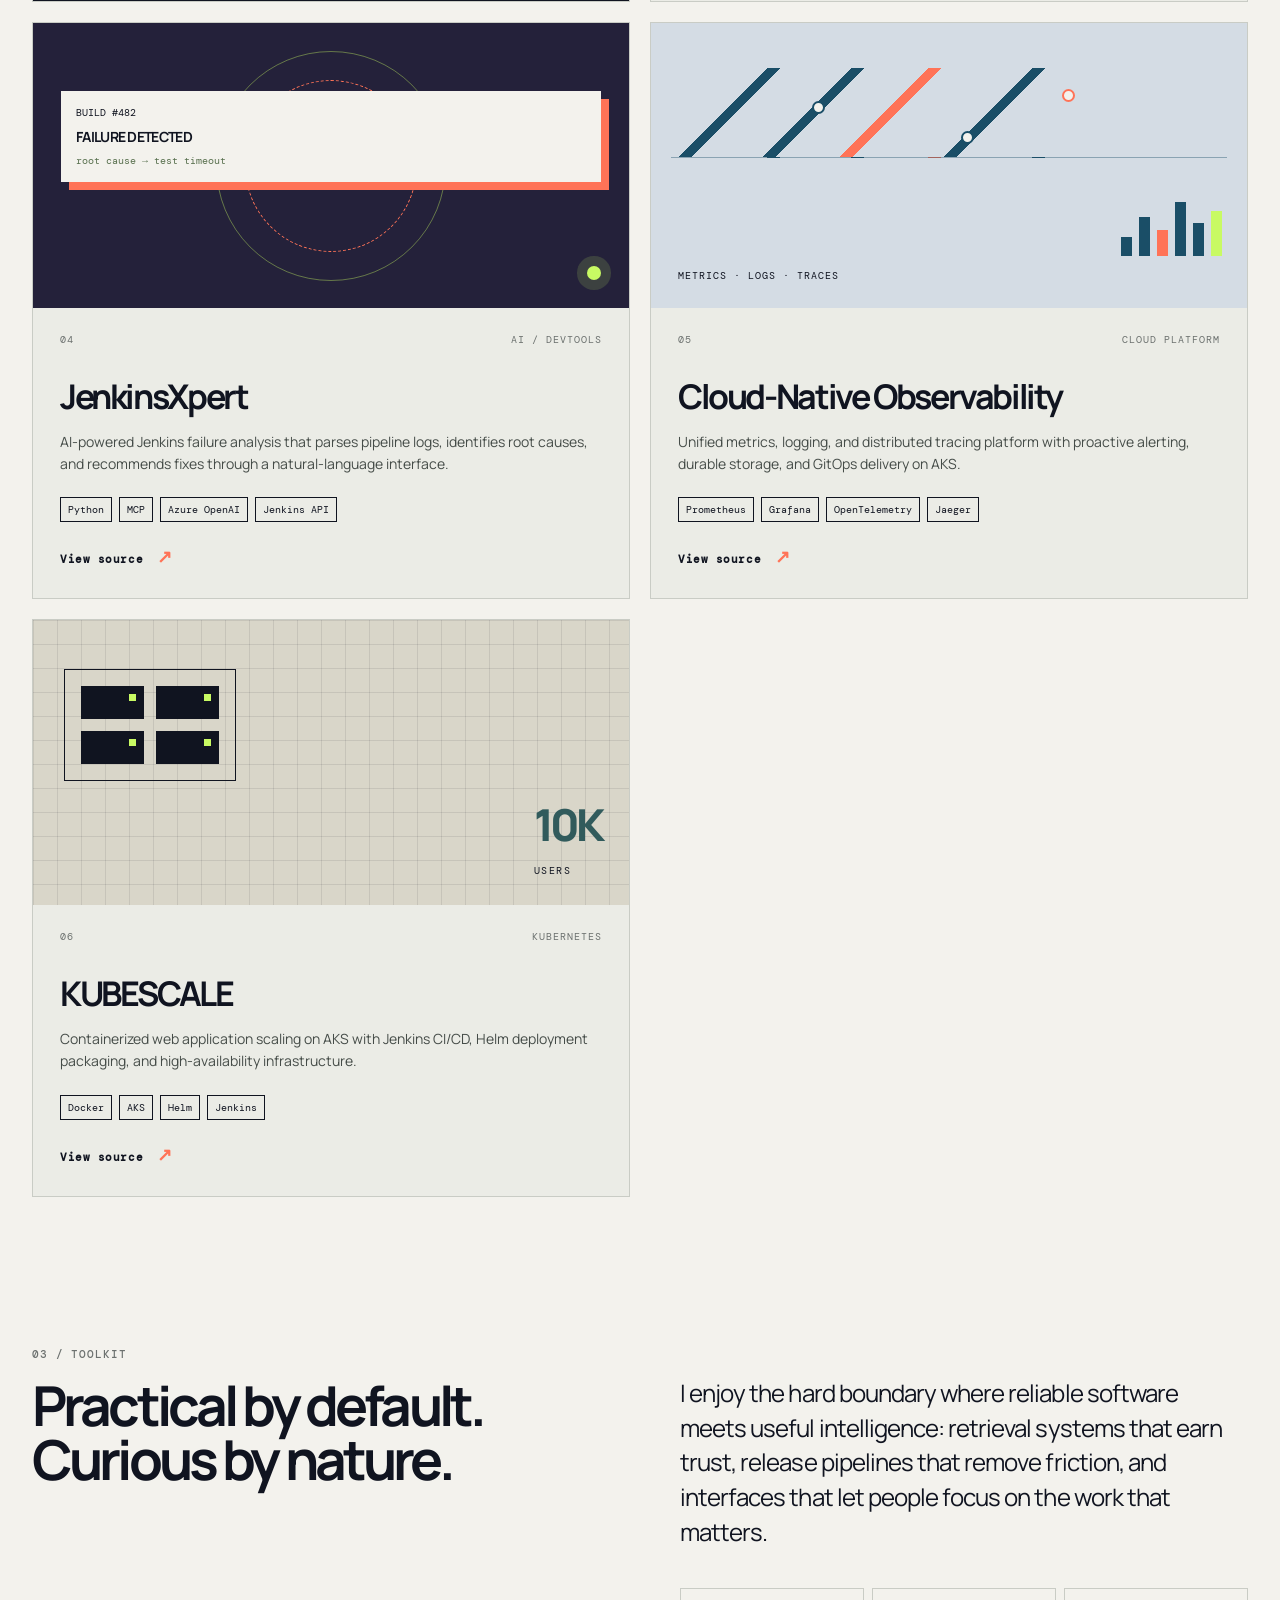
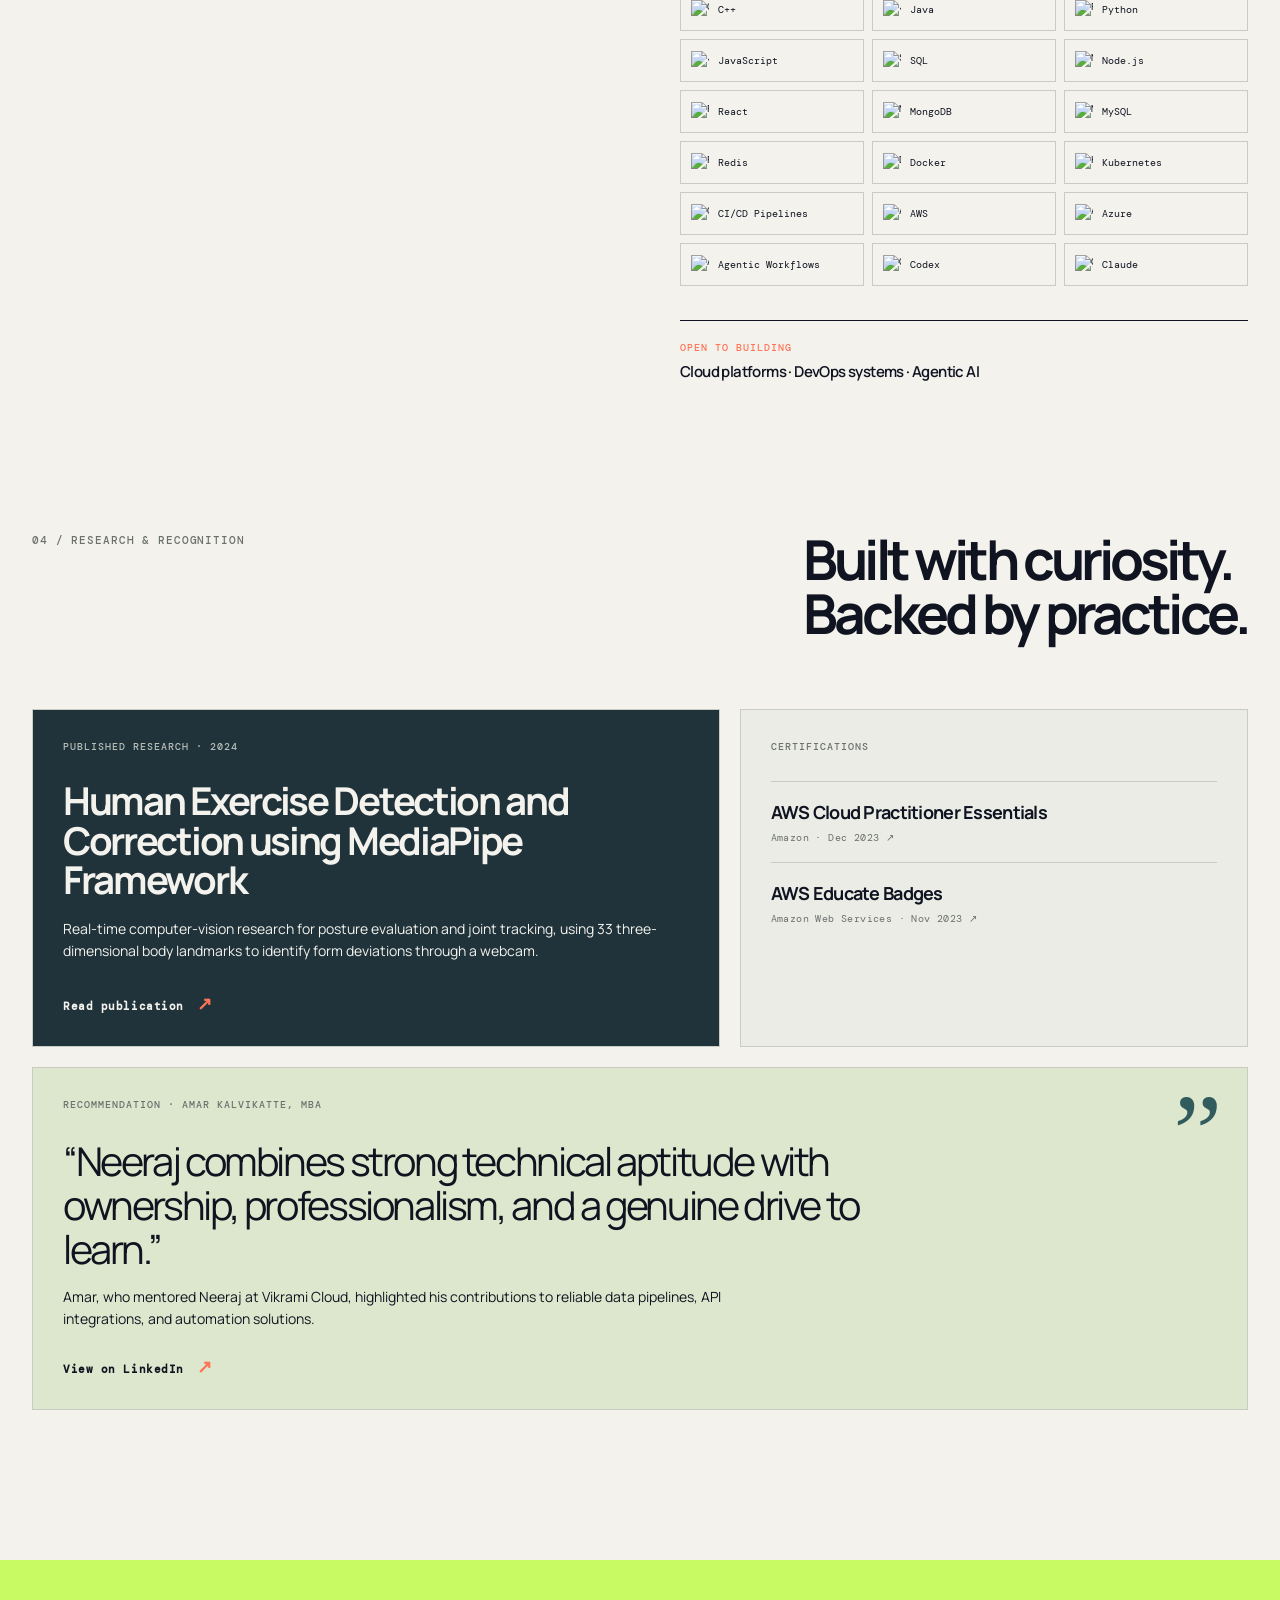
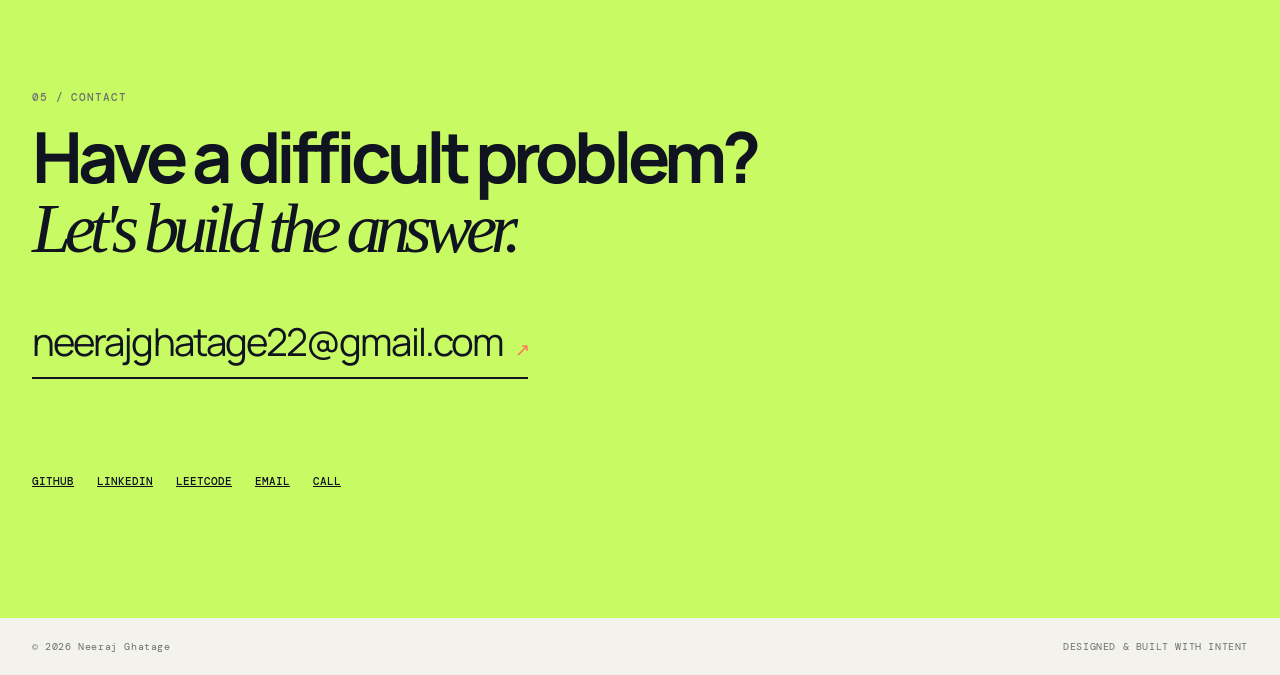
==== commit c679121e: "Refine AI tools and workflow skills" ====
--- a/index.html
+++ b/index.html
@@ -93,7 +93,7 @@
 
       <section id="about" class="about section-wrap">
         <div class="section-heading"><p class="eyebrow">03 / TOOLKIT</p><h2>Practical by default.<br />Curious by nature.</h2></div>
-        <div class="about-content"><p>I enjoy the hard boundary where reliable software meets useful intelligence: retrieval systems that earn trust, release pipelines that remove friction, and interfaces that let people focus on the work that matters.</p><div class="skill-symbol-grid" aria-label="Technical skills"><span class="skill-symbol"><img src="https://cdn.simpleicons.org/cplusplus" alt="C++ logo" />C++</span><span class="skill-symbol"><img src="https://cdn.simpleicons.org/openjdk" alt="Java logo" />Java</span><span class="skill-symbol"><img src="https://cdn.simpleicons.org/python" alt="Python logo" />Python</span><span class="skill-symbol"><img src="https://cdn.simpleicons.org/javascript" alt="JavaScript logo" />JavaScript</span><span class="skill-symbol"><img src="https://cdn.simpleicons.org/postgresql" alt="SQL logo" />SQL</span><span class="skill-symbol"><img src="https://cdn.simpleicons.org/nodedotjs" alt="Node.js logo" />Node.js</span><span class="skill-symbol"><img src="https://cdn.simpleicons.org/react" alt="React logo" />React</span><span class="skill-symbol"><img src="https://cdn.simpleicons.org/mongodb" alt="MongoDB logo" />MongoDB</span><span class="skill-symbol"><img src="https://cdn.simpleicons.org/mysql" alt="MySQL logo" />MySQL</span><span class="skill-symbol"><img src="https://cdn.simpleicons.org/redis" alt="Redis logo" />Redis</span><span class="skill-symbol"><img src="https://cdn.simpleicons.org/docker" alt="Docker logo" />Docker</span><span class="skill-symbol"><img src="https://cdn.simpleicons.org/kubernetes" alt="Kubernetes logo" />Kubernetes</span><span class="skill-symbol"><img src="https://cdn.simpleicons.org/githubactions" alt="CI/CD logo" />CI/CD Pipelines</span><span class="skill-symbol"><img src="https://cdn.simpleicons.org/amazonaws" alt="AWS logo" />AWS</span><span class="skill-symbol"><img src="https://cdn.simpleicons.org/microsoftazure" alt="Azure logo" />Azure</span><span class="skill-symbol"><img src="https://cdn.simpleicons.org/langchain" alt="RAG pipeline logo" />RAG Pipelines</span><span class="skill-symbol"><img src="https://cdn.simpleicons.org/langchain" alt="LangChain logo" />LangChain</span><span class="skill-symbol"><img src="https://cdn.simpleicons.org/langchain" alt="LangGraph logo" />LangGraph</span><span class="skill-symbol"><img src="https://cdn.simpleicons.org/qdrant" alt="Vector database logo" />Vector DBs</span><span class="skill-symbol"><img src="https://cdn.simpleicons.org/openai" alt="MCP server logo" />MCP Servers</span></div><p class="interest-note"><span>OPEN TO BUILDING</span> Cloud platforms · DevOps systems · Agentic AI products</p></div>
+        <div class="about-content"><p>I enjoy the hard boundary where reliable software meets useful intelligence: retrieval systems that earn trust, release pipelines that remove friction, and interfaces that let people focus on the work that matters.</p><div class="skill-symbol-grid" aria-label="Technical skills"><span class="skill-symbol"><img src="https://cdn.simpleicons.org/cplusplus" alt="C++ logo" />C++</span><span class="skill-symbol"><img src="https://cdn.simpleicons.org/openjdk" alt="Java logo" />Java</span><span class="skill-symbol"><img src="https://cdn.simpleicons.org/python" alt="Python logo" />Python</span><span class="skill-symbol"><img src="https://cdn.simpleicons.org/javascript" alt="JavaScript logo" />JavaScript</span><span class="skill-symbol"><img src="https://cdn.simpleicons.org/postgresql" alt="SQL logo" />SQL</span><span class="skill-symbol"><img src="https://cdn.simpleicons.org/nodedotjs" alt="Node.js logo" />Node.js</span><span class="skill-symbol"><img src="https://cdn.simpleicons.org/react" alt="React logo" />React</span><span class="skill-symbol"><img src="https://cdn.simpleicons.org/mongodb" alt="MongoDB logo" />MongoDB</span><span class="skill-symbol"><img src="https://cdn.simpleicons.org/mysql" alt="MySQL logo" />MySQL</span><span class="skill-symbol"><img src="https://cdn.simpleicons.org/redis" alt="Redis logo" />Redis</span><span class="skill-symbol"><img src="https://cdn.simpleicons.org/docker" alt="Docker logo" />Docker</span><span class="skill-symbol"><img src="https://cdn.simpleicons.org/kubernetes" alt="Kubernetes logo" />Kubernetes</span><span class="skill-symbol"><img src="https://cdn.simpleicons.org/githubactions" alt="CI/CD logo" />CI/CD Pipelines</span><span class="skill-symbol"><img src="https://cdn.simpleicons.org/amazonaws" alt="AWS logo" />AWS</span><span class="skill-symbol"><img src="https://cdn.simpleicons.org/microsoftazure" alt="Azure logo" />Azure</span><span class="skill-symbol"><img src="https://cdn.simpleicons.org/openai" alt="Agentic workflows logo" />Agentic Workflows</span><span class="skill-symbol"><img src="https://cdn.simpleicons.org/openai" alt="OpenAI Codex logo" />Codex</span><span class="skill-symbol"><img src="https://cdn.simpleicons.org/anthropic" alt="Claude logo" />Claude</span></div><p class="interest-note"><span>OPEN TO BUILDING</span> Cloud platforms · DevOps systems · Agentic AI</p></div>
       </section>
 
       <section class="credentials section-wrap" aria-label="Research, certifications, and recommendation">
